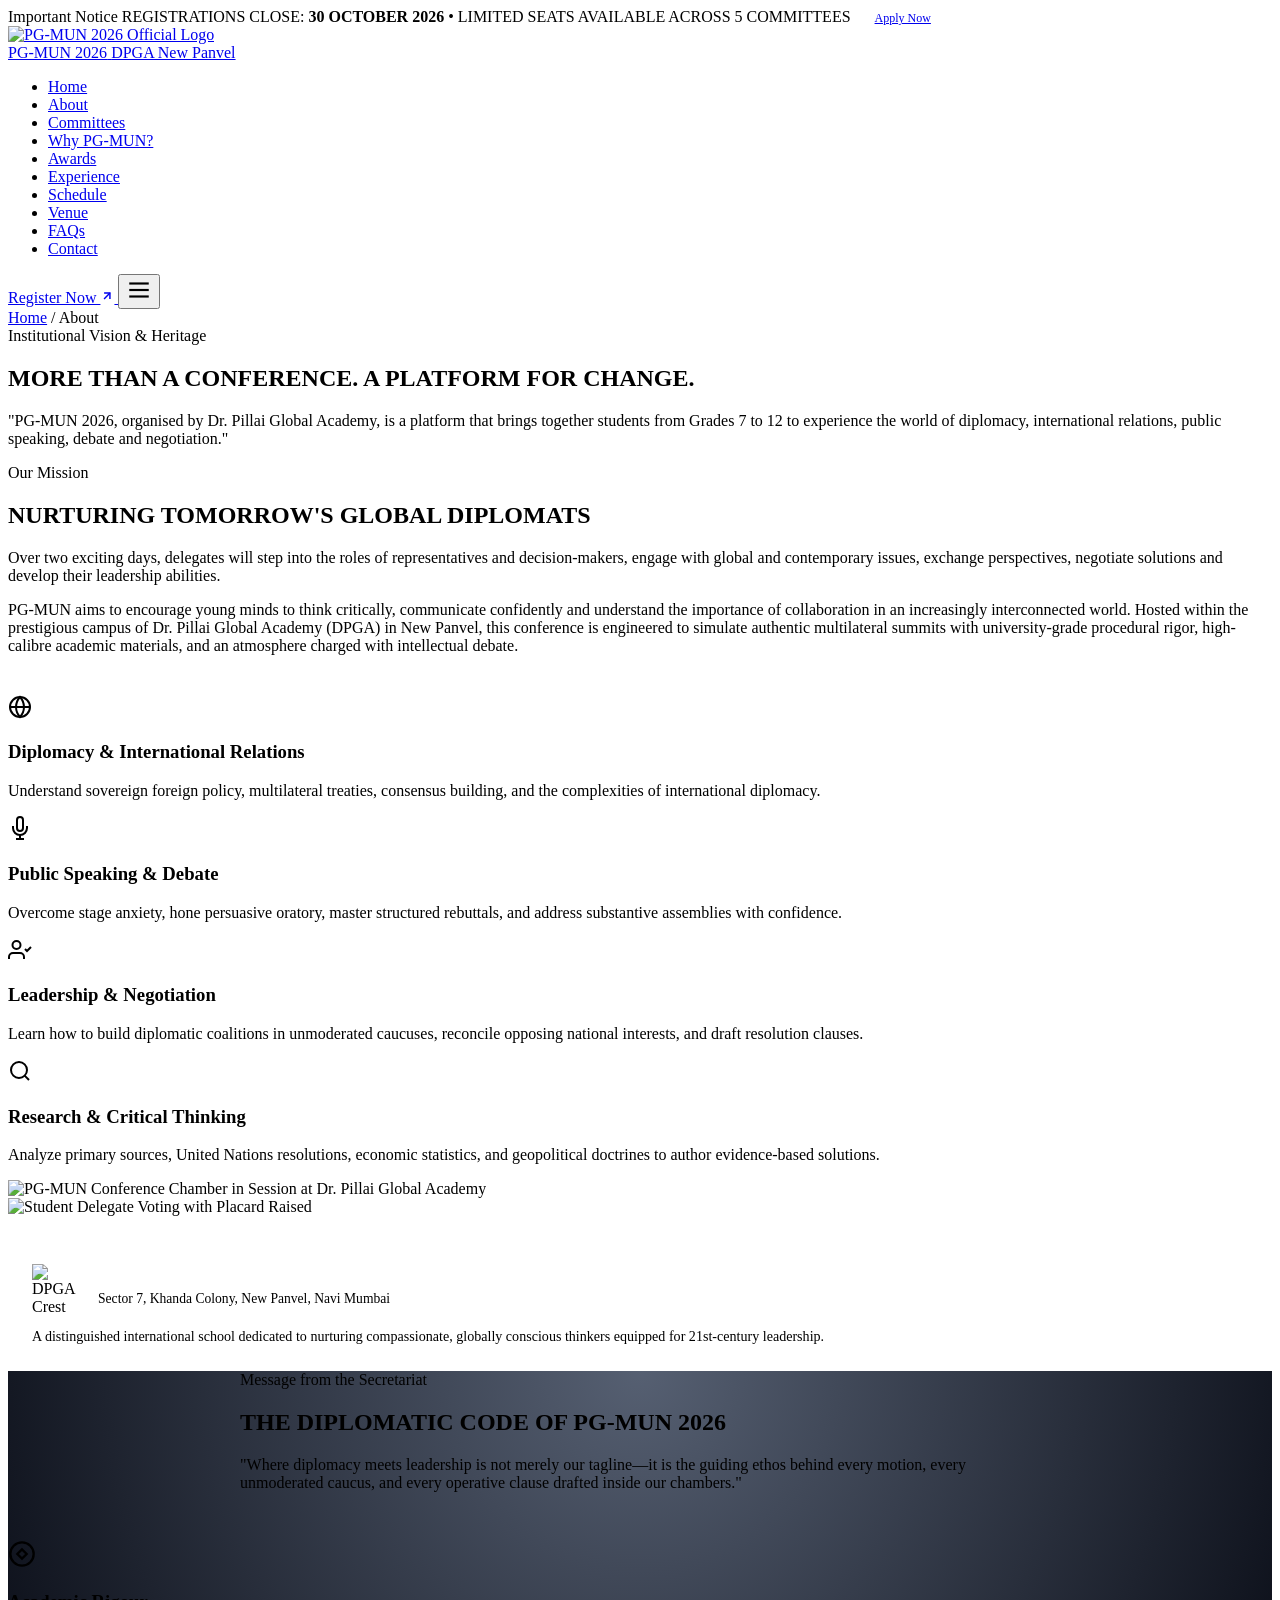
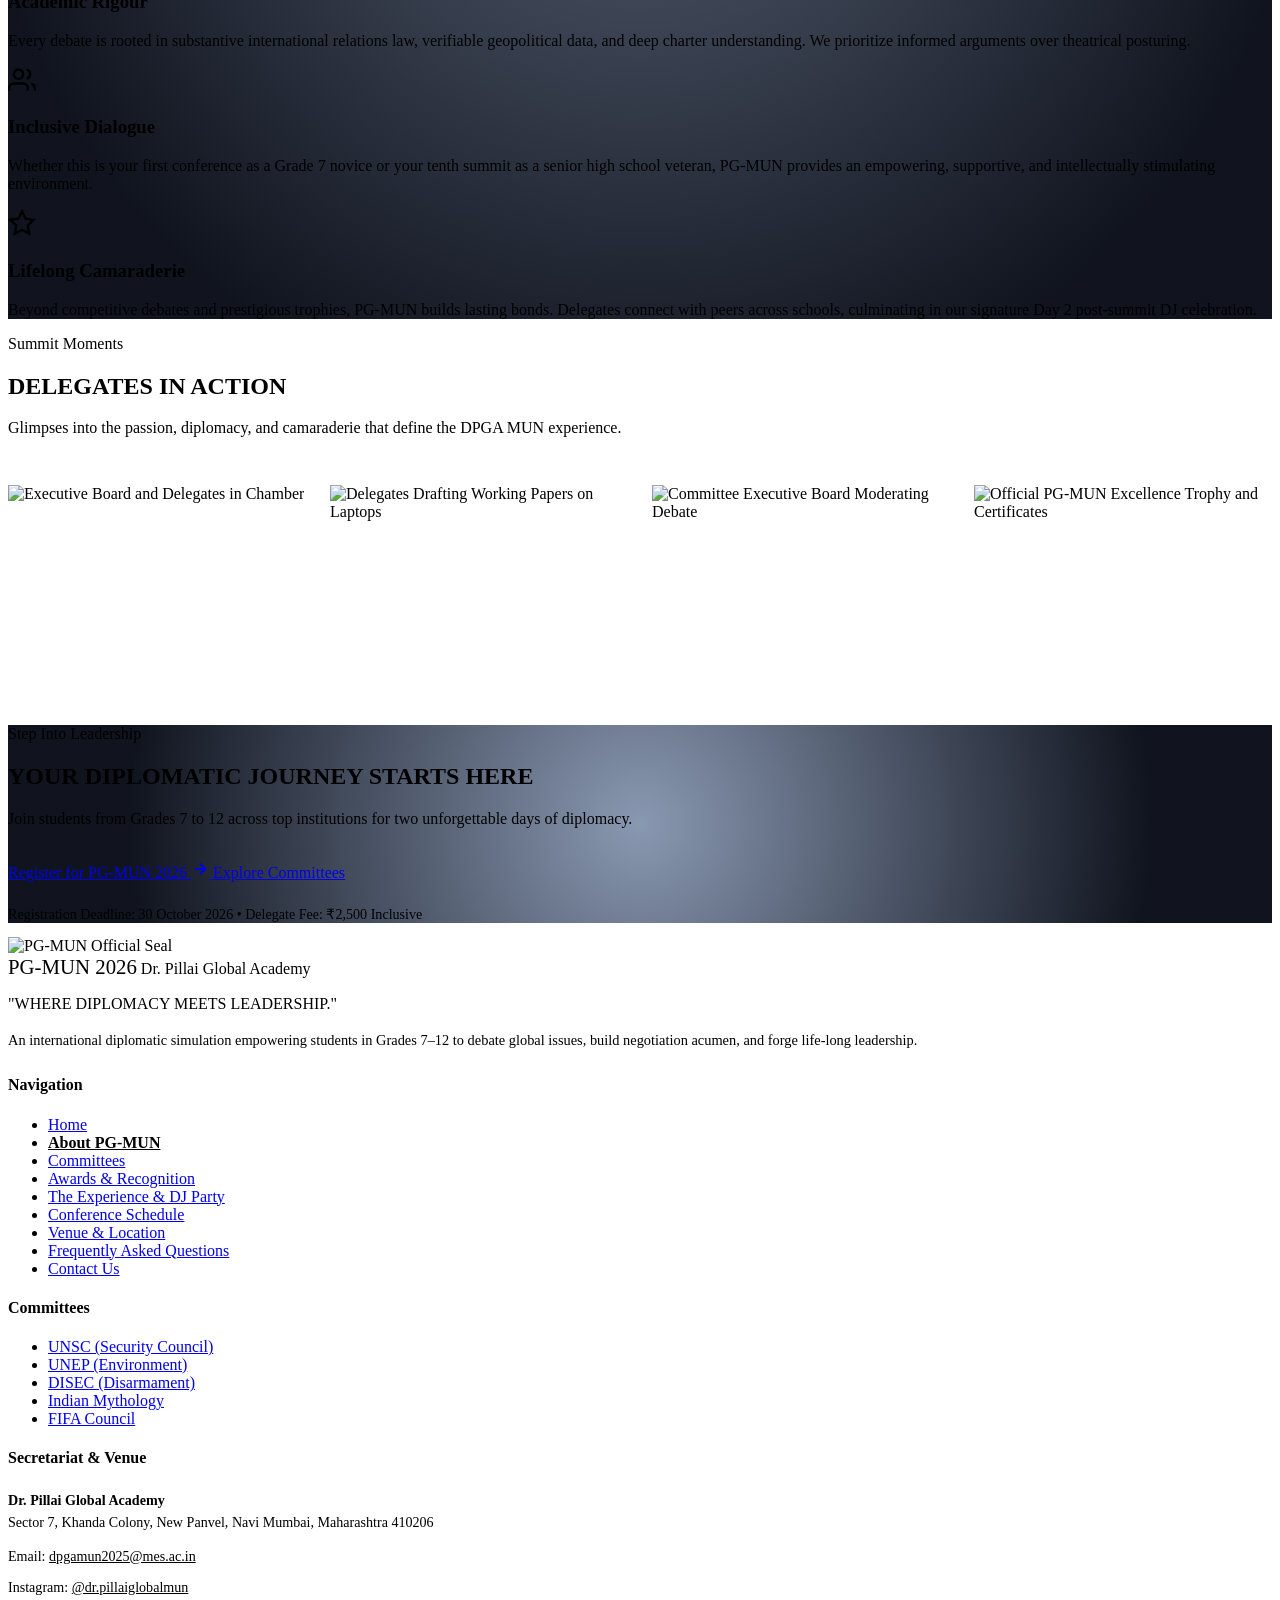
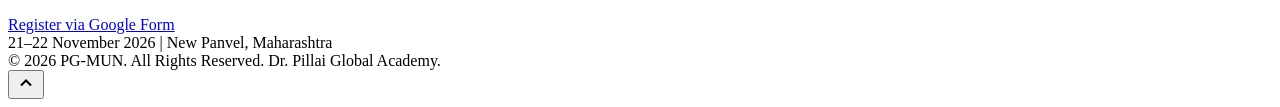
==== about.html @ b5b1248b "Add files via upload" ====
<!DOCTYPE html>
<html lang="en">
<head>
  <meta charset="UTF-8">
  <meta name="viewport" content="width=device-width, initial-scale=1.0">
  <title>About PG-MUN 2026 | Dr. Pillai Global Academy, New Panvel</title>
  <meta name="description" content="Discover the mission, leadership pillars, and educational heritage behind PG-MUN 2026, organised by Dr. Pillai Global Academy (DPGA), New Panvel, Maharashtra. Where Diplomacy Meets Leadership.">
  <meta name="keywords" content="About PG-MUN, Dr. Pillai Global Academy, DPGA New Panvel, Model United Nations, Youth Diplomacy, Student Leadership">
  <link rel="icon" type="image/png" href="assets/images/pgmun_logo.png">
  <link rel="stylesheet" href="assets/css/style.css">
</head>
<body>

  <!-- Top Announcement Bar -->
  <div class="top-announcement-bar">
    <span class="badge-alert">Important Notice</span>
    <span>REGISTRATIONS CLOSE: <strong>30 OCTOBER 2026</strong> • LIMITED SEATS AVAILABLE ACROSS 5 COMMITTEES</span>
    <a href="https://docs.google.com/forms/d/e/1FAIpQLSeMNv4Wtp6TJ-hSDyX7u2MZJtW9Ut5UFmDq5buCmw1AXc2uBw/viewform" target="_blank" rel="noopener noreferrer" class="btn btn-sm btn-gold" style="margin-left: 0.5rem; padding: 0.25rem 0.75rem; font-size: 0.75rem;">Apply Now</a>
  </div>

  <!-- Sticky Navigation Bar -->
  <header class="navbar" id="mainNavbar">
    <div class="container-wide nav-container">
      <a href="index.html" class="nav-brand" aria-label="PG-MUN 2026 Home">
        <img src="assets/images/pgmun_logo.png" alt="PG-MUN 2026 Official Logo" class="nav-logo">
        <div class="nav-brand-text">
          <span class="brand-title">PG-MUN 2026</span>
          <span class="brand-subtitle">DPGA New Panvel</span>
        </div>
      </a>

      <nav>
        <ul class="nav-menu" id="navMenu">
          <li><a href="index.html" class="nav-link">Home</a></li>
          <li><a href="about.html" class="nav-link active">About</a></li>
          <li><a href="committees.html" class="nav-link">Committees</a></li>
          <li><a href="index.html#why-pgmun" class="nav-link">Why PG-MUN?</a></li>
          <li><a href="awards.html" class="nav-link">Awards</a></li>
          <li><a href="experience.html" class="nav-link">Experience</a></li>
          <li><a href="schedule.html" class="nav-link">Schedule</a></li>
          <li><a href="venue.html" class="nav-link">Venue</a></li>
          <li><a href="faqs.html" class="nav-link">FAQs</a></li>
          <li><a href="contact.html" class="nav-link">Contact</a></li>
        </ul>
      </nav>

      <div class="nav-cta">
        <a href="https://docs.google.com/forms/d/e/1FAIpQLSeMNv4Wtp6TJ-hSDyX7u2MZJtW9Ut5UFmDq5buCmw1AXc2uBw/viewform" target="_blank" rel="noopener noreferrer" class="btn btn-primary btn-sm">
          Register Now
          <svg width="14" height="14" viewBox="0 0 24 24" fill="none" stroke="currentColor" stroke-width="2.5"><line x1="7" y1="17" x2="17" y2="7"></line><polyline points="7 7 17 7 17 17"></polyline></svg>
        </a>
        <button class="nav-toggle" id="navToggle" aria-label="Toggle Navigation Menu">
          <svg width="26" height="26" viewBox="0 0 24 24" fill="none" stroke="currentColor" stroke-width="2"><line x1="3" y1="12" x2="21" y2="12"></line><line x1="3" y1="6" x2="21" y2="6"></line><line x1="3" y1="18" x2="21" y2="18"></line></svg>
        </button>
      </div>
    </div>
  </header>

  <!-- Inner Hero Header -->
  <section class="inner-hero">
    <div class="container">
      <div class="breadcrumb-nav">
        <a href="index.html">Home</a>
        <span class="separator">/</span>
        <span class="current">About</span>
      </div>

      <div class="inner-hero-content">
        <div class="section-tag">Institutional Vision &amp; Heritage</div>
        <h1 class="inner-hero-title">MORE THAN A CONFERENCE. A PLATFORM FOR CHANGE.</h1>
        <p class="inner-hero-subtitle">
          "PG-MUN 2026, organised by Dr. Pillai Global Academy, is a platform that brings together students from Grades 7 to 12 to experience the world of diplomacy, international relations, public speaking, debate and negotiation."
        </p>
      </div>
    </div>
  </section>

  <!-- About Core Section -->
  <section class="section-padding">
    <div class="container">
      <div class="about-grid">
        
        <!-- Left: Text Narrative -->
        <div>
          <div class="section-tag">Our Mission</div>
          <h2 class="section-title">NURTURING TOMORROW'S GLOBAL DIPLOMATS</h2>
          
          <p class="about-lead">
            Over two exciting days, delegates will step into the roles of representatives and decision-makers, engage with global and contemporary issues, exchange perspectives, negotiate solutions and develop their leadership abilities.
          </p>

          <p class="about-body">
            PG-MUN aims to encourage young minds to think critically, communicate confidently and understand the importance of collaboration in an increasingly interconnected world. Hosted within the prestigious campus of Dr. Pillai Global Academy (DPGA) in New Panvel, this conference is engineered to simulate authentic multilateral summits with university-grade procedural rigor, high-calibre academic materials, and an atmosphere charged with intellectual debate.
          </p>

          <!-- 4 Pillars Feature Cards Grid -->
          <div class="about-features-grid" style="margin-top: 2.5rem;">
            
            <!-- Pillar 1 -->
            <div class="feature-card">
              <div class="feature-icon-wrapper">
                <svg width="24" height="24" viewBox="0 0 24 24" fill="none" stroke="currentColor" stroke-width="2"><circle cx="12" cy="12" r="10"></circle><line x1="2" y1="12" x2="22" y2="12"></line><path d="M12 2a15.3 15.3 0 0 1 4 10 15.3 15.3 0 0 1-4 10 15.3 15.3 0 0 1-4-10 15.3 15.3 0 0 1 4-10z"></path></svg>
              </div>
              <h3 class="feature-title">Diplomacy &amp; International Relations</h3>
              <p class="feature-desc">Understand sovereign foreign policy, multilateral treaties, consensus building, and the complexities of international diplomacy.</p>
            </div>

            <!-- Pillar 2 -->
            <div class="feature-card">
              <div class="feature-icon-wrapper">
                <svg width="24" height="24" viewBox="0 0 24 24" fill="none" stroke="currentColor" stroke-width="2"><path d="M12 1a3 3 0 0 0-3 3v8a3 3 0 0 0 6 0V4a3 3 0 0 0-3-3z"></path><path d="M19 10v2a7 7 0 0 1-14 0v-2"></path><line x1="12" y1="19" x2="12" y2="23"></line><line x1="8" y1="23" x2="16" y2="23"></line></svg>
              </div>
              <h3 class="feature-title">Public Speaking &amp; Debate</h3>
              <p class="feature-desc">Overcome stage anxiety, hone persuasive oratory, master structured rebuttals, and address substantive assemblies with confidence.</p>
            </div>

            <!-- Pillar 3 -->
            <div class="feature-card">
              <div class="feature-icon-wrapper">
                <svg width="24" height="24" viewBox="0 0 24 24" fill="none" stroke="currentColor" stroke-width="2"><path d="M16 21v-2a4 4 0 0 0-4-4H5a4 4 0 0 0-4 4v2"></path><circle cx="8.5" cy="7" r="4"></circle><polyline points="17 11 19 13 23 9"></polyline></svg>
              </div>
              <h3 class="feature-title">Leadership &amp; Negotiation</h3>
              <p class="feature-desc">Learn how to build diplomatic coalitions in unmoderated caucuses, reconcile opposing national interests, and draft resolution clauses.</p>
            </div>

            <!-- Pillar 4 -->
            <div class="feature-card">
              <div class="feature-icon-wrapper">
                <svg width="24" height="24" viewBox="0 0 24 24" fill="none" stroke="currentColor" stroke-width="2"><circle cx="11" cy="11" r="8"></circle><line x1="21" y1="21" x2="16.65" y2="16.65"></line></svg>
              </div>
              <h3 class="feature-title">Research &amp; Critical Thinking</h3>
              <p class="feature-desc">Analyze primary sources, United Nations resolutions, economic statistics, and geopolitical doctrines to author evidence-based solutions.</p>
            </div>

          </div>
        </div>

        <!-- Right: Real Conference Visuals Showcase -->
        <div class="about-visual-col">
          <div class="about-img-main">
            <img src="assets/images/conference_chamber.jpg" alt="PG-MUN Conference Chamber in Session at Dr. Pillai Global Academy">
          </div>
          <div class="about-img-overlap">
            <img src="assets/images/delegate_placard_raise.jpg" alt="Student Delegate Voting with Placard Raised">
          </div>
          <div style="background: var(--bg-card); border: 1px solid var(--border-glass); border-radius: var(--radius-md); padding: 1.5rem; margin-top: 1.5rem;">
            <div style="display: flex; align-items: center; gap: 1rem;">
              <img src="assets/images/dpga_logo.png" alt="DPGA Crest" style="width: 50px; height: 50px; object-fit: contain;">
              <div>
                <strong style="color: #ffffff; font-size: 1rem; display: block;">Dr. Pillai Global Academy (DPGA)</strong>
                <span style="font-size: 0.85rem; color: var(--silver-muted);">Sector 7, Khanda Colony, New Panvel, Navi Mumbai</span>
              </div>
            </div>
            <p style="font-size: 0.88rem; color: var(--silver-primary); margin: 0.75rem 0 0; line-height: 1.5;">
              A distinguished international school dedicated to nurturing compassionate, globally conscious thinkers equipped for 21st-century leadership.
            </p>
          </div>
        </div>

      </div>
    </div>
  </section>

  <!-- Secretariat Welcome Address & Conference Culture -->
  <section class="section-padding" style="background: radial-gradient(circle at 50% 0%, rgba(14, 28, 54, 0.7) 0%, rgba(3, 7, 18, 0.95) 80%); border-top: 1px solid var(--border-glass); border-bottom: 1px solid var(--border-glass);">
    <div class="container">
      <div class="text-center" style="max-width: 800px; margin: 0 auto 3rem;">
        <div class="section-tag gold">Message from the Secretariat</div>
        <h2 class="section-title">THE DIPLOMATIC CODE OF PG-MUN 2026</h2>
        <p class="section-subtitle">
          "Where diplomacy meets leadership is not merely our tagline—it is the guiding ethos behind every motion, every unmoderated caucus, and every operative clause drafted inside our chambers."
        </p>
      </div>

      <div class="why-grid">
        <div class="why-card">
          <div class="why-icon-box">
            <svg width="28" height="28" viewBox="0 0 24 24" fill="none" stroke="currentColor" stroke-width="2"><circle cx="12" cy="12" r="10"></circle><polygon points="12 8 8 12 12 16 16 12 12 8"></polygon></svg>
          </div>
          <h3>Academic Rigour</h3>
          <p>Every debate is rooted in substantive international relations law, verifiable geopolitical data, and deep charter understanding. We prioritize informed arguments over theatrical posturing.</p>
        </div>

        <div class="why-card">
          <div class="why-icon-box">
            <svg width="28" height="28" viewBox="0 0 24 24" fill="none" stroke="currentColor" stroke-width="2"><path d="M17 21v-2a4 4 0 0 0-4-4H5a4 4 0 0 0-4 4v2"></path><circle cx="9" cy="7" r="4"></circle><path d="M23 21v-2a4 4 0 0 0-3-3.87"></path><path d="M16 3.13a4 4 0 0 1 0 7.75"></path></svg>
          </div>
          <h3>Inclusive Dialogue</h3>
          <p>Whether this is your first conference as a Grade 7 novice or your tenth summit as a senior high school veteran, PG-MUN provides an empowering, supportive, and intellectually stimulating environment.</p>
        </div>

        <div class="why-card">
          <div class="why-icon-box">
            <svg width="28" height="28" viewBox="0 0 24 24" fill="none" stroke="currentColor" stroke-width="2"><polygon points="12 2 15.09 8.26 22 9.27 17 14.14 18.18 21.02 12 17.77 5.82 21.02 7 14.14 2 9.27 8.91 8.26 12 2"></polygon></svg>
          </div>
          <h3>Lifelong Camaraderie</h3>
          <p>Beyond competitive debates and prestigious trophies, PG-MUN builds lasting bonds. Delegates connect with peers across schools, culminating in our signature Day 2 post-summit DJ celebration.</p>
        </div>
      </div>
    </div>
  </section>

  <!-- Photo Gallery from DPGA MUN Sessions -->
  <section class="section-padding">
    <div class="container">
      <div class="text-center">
        <div class="section-tag">Summit Moments</div>
        <h2 class="section-title">DELEGATES IN ACTION</h2>
        <p class="section-subtitle">
          Glimpses into the passion, diplomacy, and camaraderie that define the DPGA MUN experience.
        </p>
      </div>

      <div style="display: grid; grid-template-columns: repeat(auto-fit, minmax(280px, 1fr)); gap: 1.5rem; margin-top: 3rem;">
        <div style="border-radius: var(--radius-md); overflow: hidden; height: 240px; border: 1px solid var(--border-glass);">
          <img src="assets/images/chairs_and_delegates.jpg" alt="Executive Board and Delegates in Chamber" style="width: 100%; height: 100%; object-fit: cover; transition: transform 0.4s ease;" onmouseover="this.style.transform='scale(1.05)'" onmouseout="this.style.transform='scale(1)'">
        </div>
        <div style="border-radius: var(--radius-md); overflow: hidden; height: 240px; border: 1px solid var(--border-glass);">
          <img src="assets/images/delegate_laptop_session.jpg" alt="Delegates Drafting Working Papers on Laptops" style="width: 100%; height: 100%; object-fit: cover; transition: transform 0.4s ease;" onmouseover="this.style.transform='scale(1.05)'" onmouseout="this.style.transform='scale(1)'">
        </div>
        <div style="border-radius: var(--radius-md); overflow: hidden; height: 240px; border: 1px solid var(--border-glass);">
          <img src="assets/images/executive_board.jpg" alt="Committee Executive Board Moderating Debate" style="width: 100%; height: 100%; object-fit: cover; transition: transform 0.4s ease;" onmouseover="this.style.transform='scale(1.05)'" onmouseout="this.style.transform='scale(1)'">
        </div>
        <div style="border-radius: var(--radius-md); overflow: hidden; height: 240px; border: 1px solid var(--border-glass);">
          <img src="assets/images/awards_trophy_cert.jpg" alt="Official PG-MUN Excellence Trophy and Certificates" style="width: 100%; height: 100%; object-fit: cover; transition: transform 0.4s ease;" onmouseover="this.style.transform='scale(1.05)'" onmouseout="this.style.transform='scale(1)'">
        </div>
      </div>
    </div>
  </section>

  <!-- Registration CTA Banner -->
  <section class="section-padding" style="background: radial-gradient(circle at 50% 50%, rgba(20, 50, 100, 0.5) 0%, rgba(3, 7, 18, 0.95) 80%); border-top: 1px solid var(--border-glass);">
    <div class="container text-center">
      <div class="section-tag gold">Step Into Leadership</div>
      <h2 class="section-title">YOUR DIPLOMATIC JOURNEY STARTS HERE</h2>
      <p class="section-subtitle" style="margin-bottom: 2rem;">
        Join students from Grades 7 to 12 across top institutions for two unforgettable days of diplomacy.
      </p>
      <div class="hero-cta-group" style="justify-content: center;">
        <a href="https://docs.google.com/forms/d/e/1FAIpQLSeMNv4Wtp6TJ-hSDyX7u2MZJtW9Ut5UFmDq5buCmw1AXc2uBw/viewform" target="_blank" rel="noopener noreferrer" class="btn btn-primary btn-lg">
          Register for PG-MUN 2026
          <svg width="18" height="18" viewBox="0 0 24 24" fill="none" stroke="currentColor" stroke-width="2.5"><line x1="5" y1="12" x2="19" y2="12"></line><polyline points="12 5 19 12 12 19"></polyline></svg>
        </a>
        <a href="committees.html" class="btn btn-outline btn-lg">Explore Committees</a>
      </div>
      <p style="margin-top: 1.5rem; font-size: 0.88rem; color: var(--gold-light);">
        Registration Deadline: 30 October 2026 • Delegate Fee: ₹2,500 Inclusive
      </p>
    </div>
  </section>

  <!-- 16. Footer -->
  <footer class="footer">
    <div class="container footer-top">
      <div>
        <div class="footer-brand">
          <img src="assets/images/pgmun_logo.png" alt="PG-MUN Official Seal">
          <div class="brand-text">
            <span class="brand-title" style="font-size: 1.3rem;">PG-MUN 2026</span>
            <span class="brand-subtitle">Dr. Pillai Global Academy</span>
          </div>
        </div>
        <p class="footer-tagline">"WHERE DIPLOMACY MEETS LEADERSHIP."</p>
        <p style="font-size: 0.9rem; color: var(--silver-muted); margin-bottom: 1.5rem; line-height: 1.6;">
          An international diplomatic simulation empowering students in Grades 7–12 to debate global issues, build negotiation acumen, and forge life-long leadership.
        </p>
      </div>

      <div class="footer-col">
        <h4 class="footer-title">Navigation</h4>
        <ul class="footer-links">
          <li><a href="index.html">Home</a></li>
          <li><a href="about.html" style="color: var(--cyan-bright); font-weight: 600;">About PG-MUN</a></li>
          <li><a href="committees.html">Committees</a></li>
          <li><a href="awards.html">Awards &amp; Recognition</a></li>
          <li><a href="experience.html">The Experience &amp; DJ Party</a></li>
          <li><a href="schedule.html">Conference Schedule</a></li>
          <li><a href="venue.html">Venue &amp; Location</a></li>
          <li><a href="faqs.html">Frequently Asked Questions</a></li>
          <li><a href="contact.html">Contact Us</a></li>
        </ul>
      </div>

      <div class="footer-col">
        <h4 class="footer-title">Committees</h4>
        <ul class="footer-links">
          <li><a href="committee-unsc.html">UNSC (Security Council)</a></li>
          <li><a href="committee-unep.html">UNEP (Environment)</a></li>
          <li><a href="committee-disec.html">DISEC (Disarmament)</a></li>
          <li><a href="committee-mythology.html">Indian Mythology</a></li>
          <li><a href="committee-fifa.html">FIFA Council</a></li>
        </ul>
      </div>

      <div class="footer-col">
        <h4 class="footer-title">Secretariat &amp; Venue</h4>
        <p style="font-size: 0.88rem; color: var(--silver-muted); margin-bottom: 0.75rem; line-height: 1.6;">
          <strong>Dr. Pillai Global Academy</strong><br>
          Sector 7, Khanda Colony, New Panvel, Navi Mumbai, Maharashtra 410206
        </p>
        <p style="font-size: 0.88rem; color: var(--silver-muted); margin-bottom: 0.75rem;">
          Email: <a href="mailto:dpgamun2025@mes.ac.in" style="color: var(--cyan-bright);">dpgamun2025@mes.ac.in</a>
        </p>
        <p style="font-size: 0.88rem; color: var(--silver-muted); margin-bottom: 1.25rem;">
          Instagram: <a href="https://www.instagram.com/dr.pillaiglobalmun/" target="_blank" rel="noopener noreferrer" style="color: var(--cyan-bright);">@dr.pillaiglobalmun</a>
        </p>
        <a href="https://docs.google.com/forms/d/e/1FAIpQLSeMNv4Wtp6TJ-hSDyX7u2MZJtW9Ut5UFmDq5buCmw1AXc2uBw/viewform" target="_blank" rel="noopener noreferrer" class="btn btn-primary btn-sm" style="width: 100%;">
          Register via Google Form
        </a>
      </div>
    </div>

    <div class="container footer-bottom">
      <div>
        <span>21–22 November 2026 | New Panvel, Maharashtra</span>
      </div>
      <div>
        <span>&copy; 2026 PG-MUN. All Rights Reserved. Dr. Pillai Global Academy.</span>
      </div>
    </div>
  </footer>

  <!-- Floating Back to Top Button -->
  <button class="back-to-top" id="backToTop" aria-label="Back to Top">
    <svg width="20" height="20" viewBox="0 0 24 24" fill="none" stroke="currentColor" stroke-width="2.5"><polyline points="18 15 12 9 6 15"></polyline></svg>
  </button>

  <script src="assets/js/main.js"></script>
</body>
</html>
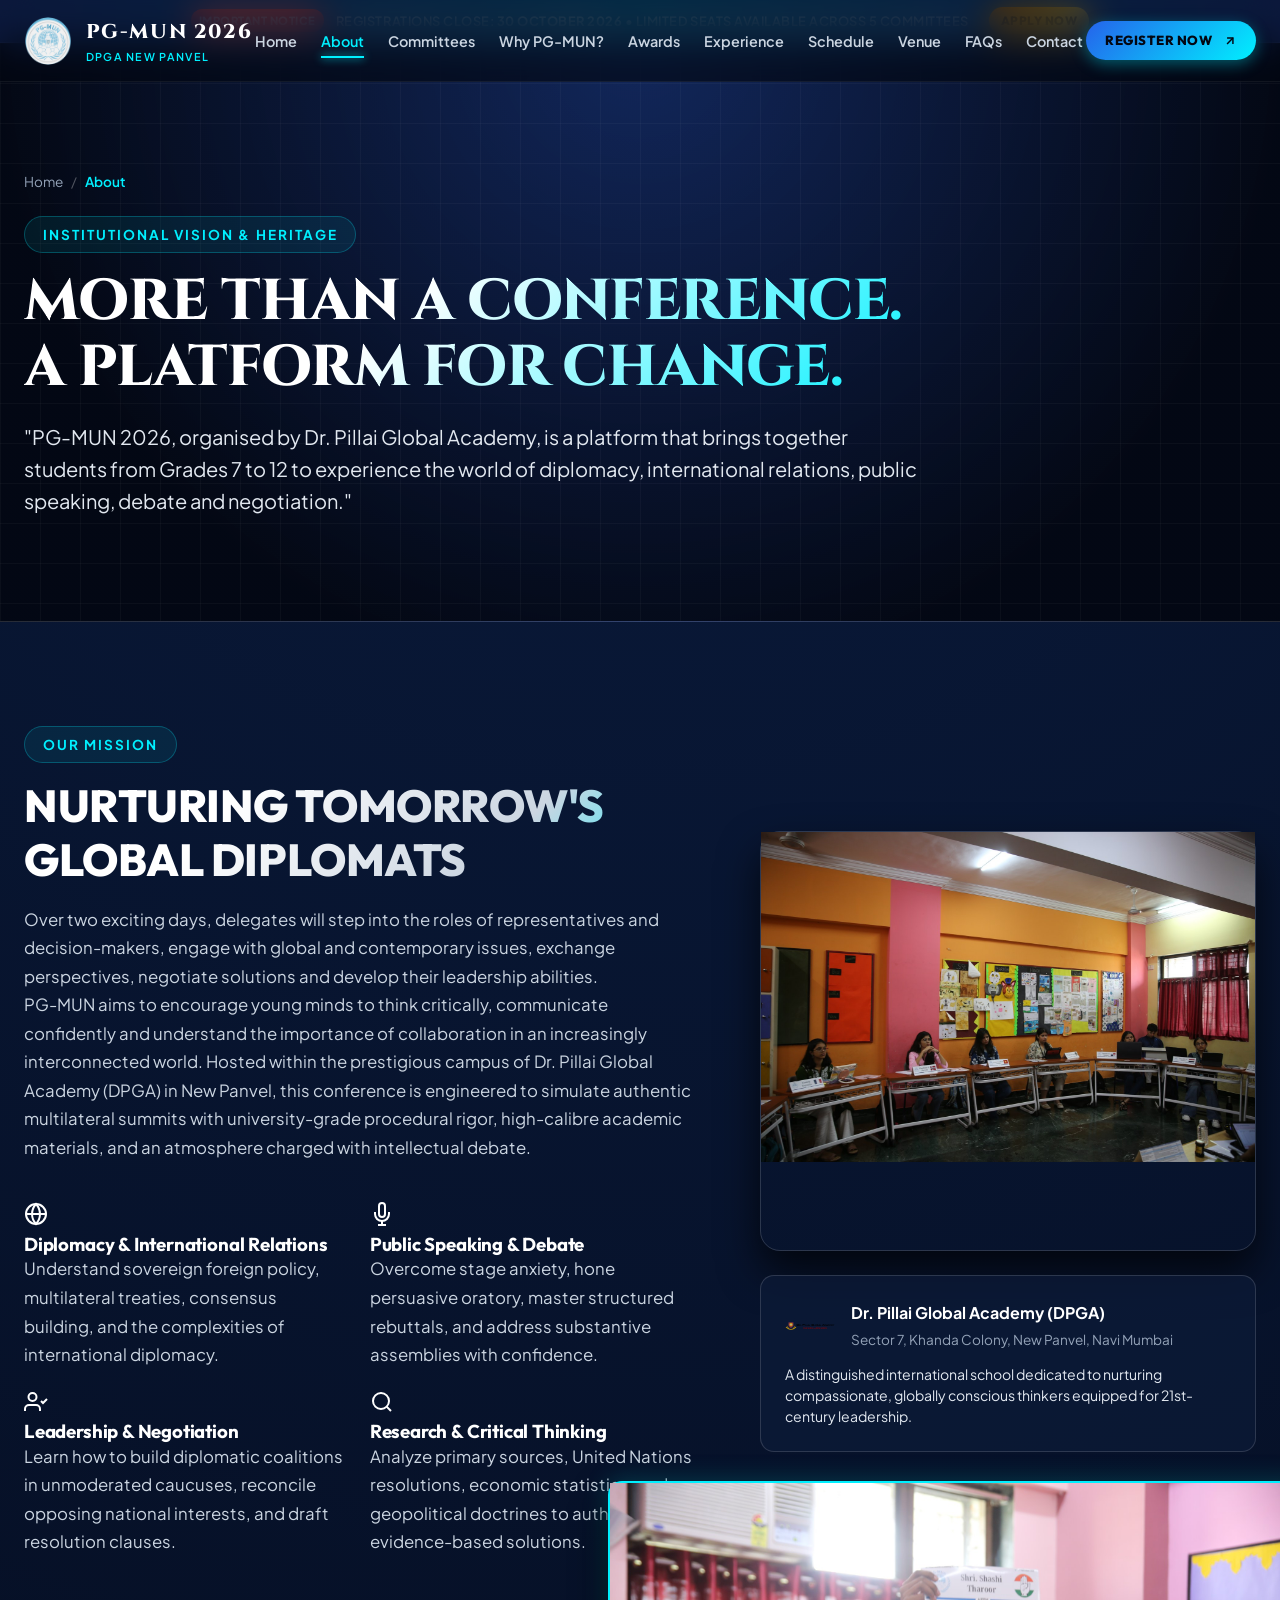
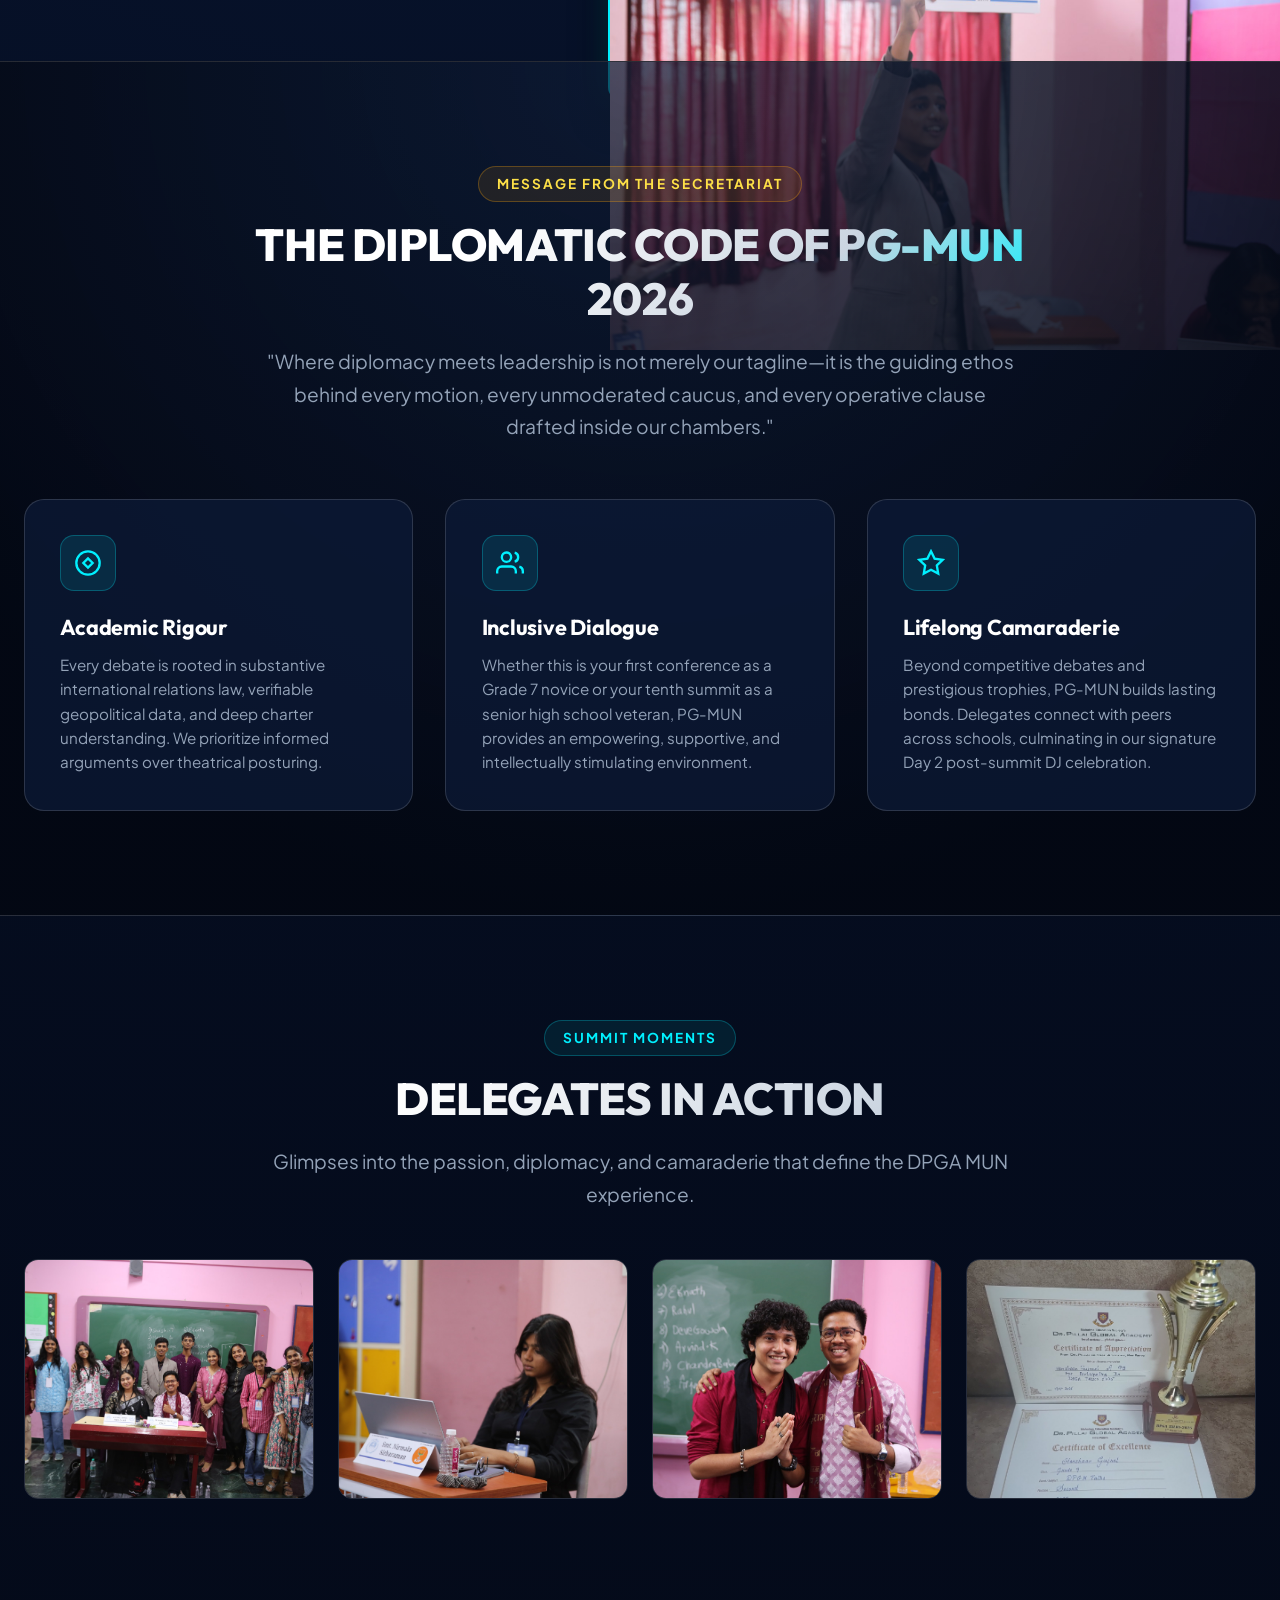
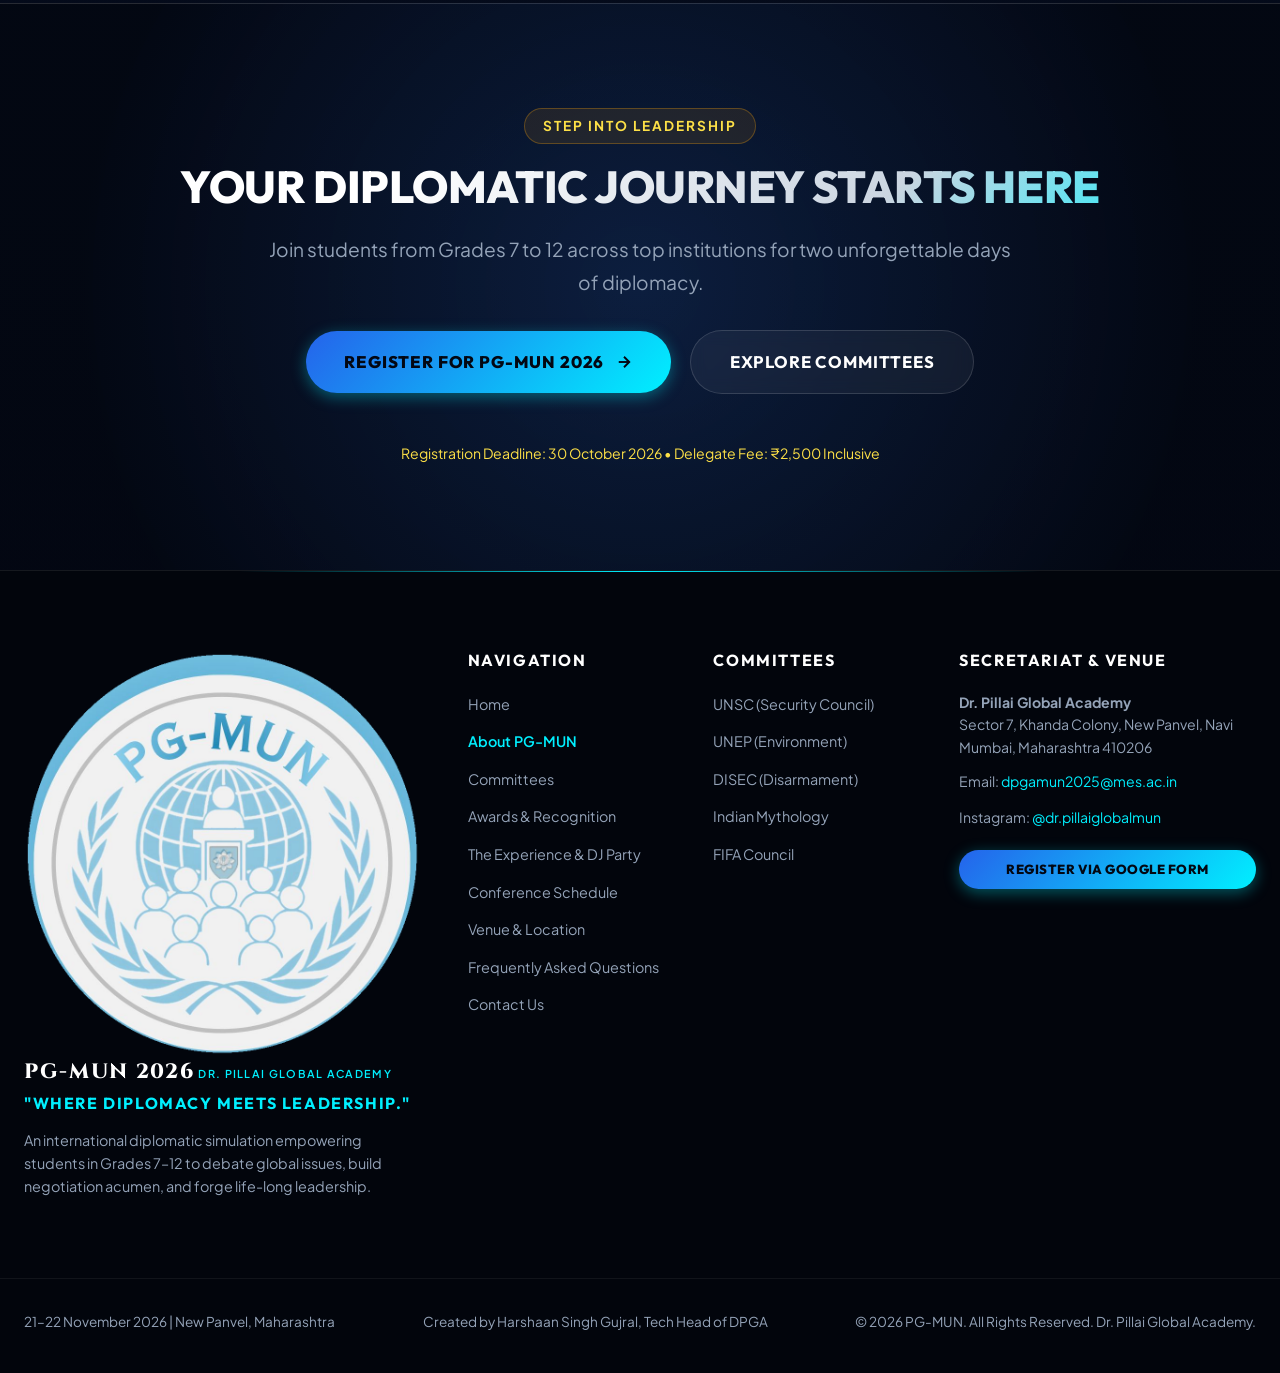
==== commit c402676a: "Add files via upload" ====
--- a/about.html
+++ b/about.html
@@ -314,6 +314,9 @@
       <div>
         <span>21–22 November 2026 | New Panvel, Maharashtra</span>
       </div>
+      <div class="footer-credit">
+        Created by <span class="credit-name">Harshaan Singh Gujral</span>, Tech Head of DPGA
+      </div>
       <div>
         <span>&copy; 2026 PG-MUN. All Rights Reserved. Dr. Pillai Global Academy.</span>
       </div>
--- a/assets/css/style.css
+++ b/assets/css/style.css
@@ -0,0 +1,2471 @@
+/* ==========================================================================
+   PG-MUN 2026 - Official International Diplomatic Conference Design System
+   Organised by Dr. Pillai Global Academy (DPGA), New Panvel
+   ========================================================================== */
+
+@import url('https://fonts.googleapis.com/css2?family=Cinzel:wght@500;600;700;800;900&family=Outfit:wght@300;400;500;600;700;800&family=Plus+Jakarta+Sans:ital,wght@0,300;0,400;0,500;0,600;0,700;0,800;1,400&display=swap');
+
+:root {
+  /* Diplomatic Color Palette */
+  --bg-darkest: #030712;
+  --bg-primary: #060e20;
+  --bg-secondary: #0a1733;
+  --bg-card: rgba(13, 27, 56, 0.72);
+  --bg-card-hover: rgba(18, 36, 73, 0.85);
+  --bg-card-elevated: #112349;
+  
+  /* Primary Diplomatic Accents */
+  --navy-deep: #050d1e;
+  --royal-blue: #1d4ed8;
+  --royal-blue-light: #2563eb;
+  --electric-blue: #3b82f6;
+  --cyan-bright: #00f0ff;
+  --cyan-glow: rgba(0, 240, 255, 0.35);
+  --cyan-subtle: #38bdf8;
+  
+  /* Metallic Accents */
+  --gold-primary: #f59e0b;
+  --gold-light: #fde047;
+  --gold-glow: rgba(245, 158, 11, 0.35);
+  --silver-primary: #e2e8f0;
+  --silver-muted: #94a3b8;
+  
+  /* Committee Accent Codes */
+  --accent-unsc: #00f0ff;
+  --accent-unep: #10b981;
+  --accent-disec: #3b82f6;
+  --accent-mythology: #f59e0b;
+  --accent-fifa: #ec4899;
+
+  /* Typography */
+  --font-display: 'Cinzel', Georgia, serif;
+  --font-heading: 'Outfit', -apple-system, BlinkMacSystemFont, sans-serif;
+  --font-body: 'Plus Jakarta Sans', -apple-system, BlinkMacSystemFont, sans-serif;
+  
+  /* Text Colors */
+  --text-primary: #ffffff;
+  --text-secondary: #cbd5e1;
+  --text-muted: #94a3b8;
+  --text-dark: #0f172a;
+  
+  /* Borders and Shadows */
+  --border-subtle: rgba(255, 255, 255, 0.08);
+  --border-glass: rgba(255, 255, 255, 0.14);
+  --border-cyan: rgba(0, 240, 255, 0.35);
+  --border-gold: rgba(245, 158, 11, 0.4);
+  
+  --shadow-subtle: 0 4px 20px rgba(0, 0, 0, 0.4);
+  --shadow-card: 0 10px 30px -10px rgba(0, 0, 0, 0.6);
+  --shadow-glow-cyan: 0 0 25px rgba(0, 240, 255, 0.25);
+  --shadow-glow-gold: 0 0 25px rgba(245, 158, 11, 0.25);
+  --shadow-glow-blue: 0 0 35px rgba(37, 99, 235, 0.3);
+  
+  /* Radii & Transitions */
+  --radius-sm: 8px;
+  --radius-md: 14px;
+  --radius-lg: 20px;
+  --radius-full: 9999px;
+  
+  --transition-fast: 0.2s cubic-bezier(0.4, 0, 0.2, 1);
+  --transition-normal: 0.3s cubic-bezier(0.4, 0, 0.2, 1);
+  --transition-slow: 0.5s cubic-bezier(0.16, 1, 0.3, 1);
+}
+
+/* CSS Reset & Global Styles */
+*, *::before, *::after {
+  box-sizing: border-box;
+  margin: 0;
+  padding: 0;
+}
+
+html {
+  scroll-behavior: smooth;
+  font-size: 16px;
+  background-color: var(--bg-darkest);
+  color: var(--text-primary);
+  font-family: var(--font-body);
+  line-height: 1.6;
+  -webkit-font-smoothing: antialiased;
+}
+
+body {
+  overflow-x: hidden;
+  background: radial-gradient(circle at 50% 0%, #0a1b3d 0%, #050d20 50%, #030712 100%);
+  min-height: 100vh;
+  position: relative;
+}
+
+/* Custom Scrollbar */
+::-webkit-scrollbar {
+  width: 10px;
+}
+::-webkit-scrollbar-track {
+  background: var(--bg-darkest);
+}
+::-webkit-scrollbar-thumb {
+  background: #1e3a6d;
+  border-radius: var(--radius-full);
+}
+::-webkit-scrollbar-thumb:hover {
+  background: var(--cyan-subtle);
+}
+
+/* Typography Utility */
+h1, h2, h3, h4, h5, h6 {
+  color: var(--text-primary);
+  font-family: var(--font-heading);
+  font-weight: 700;
+  line-height: 1.2;
+  letter-spacing: -0.01em;
+}
+
+.font-display {
+  font-family: var(--font-display);
+  letter-spacing: 0.05em;
+}
+
+p {
+  color: var(--text-secondary);
+  font-size: 1.05rem;
+  line-height: 1.7;
+}
+
+a {
+  color: inherit;
+  text-decoration: none;
+  transition: color var(--transition-fast);
+}
+
+img {
+  max-width: 100%;
+  height: auto;
+  display: block;
+}
+
+.container {
+  width: 100%;
+  max-width: 1280px;
+  margin: 0 auto;
+  padding: 0 1.5rem;
+}
+
+.container-wide {
+  width: 100%;
+  max-width: 1440px;
+  margin: 0 auto;
+  padding: 0 1.5rem;
+}
+
+/* Section Header Styling */
+.section-tag {
+  display: inline-flex;
+  align-items: center;
+  gap: 0.5rem;
+  font-size: 0.85rem;
+  font-weight: 700;
+  text-transform: uppercase;
+  letter-spacing: 0.15em;
+  color: var(--cyan-bright);
+  background: rgba(0, 240, 255, 0.08);
+  border: 1px solid rgba(0, 240, 255, 0.25);
+  padding: 0.4rem 1.1rem;
+  border-radius: var(--radius-full);
+  margin-bottom: 1rem;
+}
+
+.section-tag.gold {
+  color: var(--gold-light);
+  background: rgba(245, 158, 11, 0.1);
+  border-color: rgba(245, 158, 11, 0.3);
+}
+
+.section-title {
+  font-size: clamp(2rem, 3.5vw, 3.2rem);
+  font-weight: 800;
+  margin-bottom: 1.2rem;
+  background: linear-gradient(135deg, #ffffff 30%, #cbd5e1 70%, var(--cyan-bright) 100%);
+  -webkit-background-clip: text;
+  -webkit-text-fill-color: transparent;
+}
+
+.section-title.gold-title {
+  background: linear-gradient(135deg, #ffffff 20%, #fde047 60%, #f59e0b 100%);
+  -webkit-background-clip: text;
+  -webkit-text-fill-color: transparent;
+}
+
+.section-subtitle {
+  font-size: clamp(1.05rem, 1.5vw, 1.25rem);
+  color: var(--text-muted);
+  max-width: 760px;
+  line-height: 1.7;
+}
+
+.text-center {
+  text-align: center;
+}
+
+.text-center .section-subtitle {
+  margin-left: auto;
+  margin-right: auto;
+}
+
+/* Glassmorphic Components */
+.glass-panel {
+  background: var(--bg-card);
+  backdrop-filter: blur(16px);
+  -webkit-backdrop-filter: blur(16px);
+  border: 1px solid var(--border-glass);
+  border-radius: var(--radius-lg);
+  box-shadow: var(--shadow-card);
+  transition: all var(--transition-normal);
+}
+
+.glass-panel:hover {
+  background: var(--bg-card-hover);
+  border-color: rgba(0, 240, 255, 0.3);
+  transform: translateY(-4px);
+  box-shadow: 0 15px 35px -10px rgba(0, 0, 0, 0.7), var(--shadow-glow-cyan);
+}
+
+/* Button System */
+.btn {
+  display: inline-flex;
+  align-items: center;
+  justify-content: center;
+  gap: 0.65rem;
+  font-family: var(--font-heading);
+  font-weight: 700;
+  font-size: 0.95rem;
+  letter-spacing: 0.04em;
+  text-transform: uppercase;
+  padding: 0.85rem 1.8rem;
+  border-radius: var(--radius-full);
+  border: none;
+  cursor: pointer;
+  transition: all var(--transition-normal);
+  text-decoration: none;
+  white-space: nowrap;
+  position: relative;
+  overflow: hidden;
+}
+
+.btn-primary {
+  background: linear-gradient(135deg, var(--royal-blue-light) 0%, var(--cyan-bright) 100%);
+  color: #030712;
+  box-shadow: 0 4px 15px rgba(0, 240, 255, 0.35);
+  font-weight: 800;
+}
+
+.btn-primary:hover {
+  transform: translateY(-2px) scale(1.02);
+  box-shadow: 0 8px 25px rgba(0, 240, 255, 0.55);
+  filter: brightness(1.1);
+}
+
+.btn-gold {
+  background: linear-gradient(135deg, #d97706 0%, #fbbf24 60%, #fef08a 100%);
+  color: #1a0f00;
+  box-shadow: 0 4px 18px rgba(245, 158, 11, 0.4);
+  font-weight: 800;
+}
+
+.btn-gold:hover {
+  transform: translateY(-2px) scale(1.02);
+  box-shadow: 0 8px 30px rgba(245, 158, 11, 0.6);
+  filter: brightness(1.08);
+}
+
+.btn-outline {
+  background: rgba(255, 255, 255, 0.05);
+  color: var(--text-primary);
+  border: 1px solid var(--border-glass);
+  backdrop-filter: blur(8px);
+}
+
+.btn-outline:hover {
+  background: rgba(255, 255, 255, 0.12);
+  border-color: var(--cyan-bright);
+  color: var(--cyan-bright);
+  transform: translateY(-2px);
+}
+
+.btn-outline-gold {
+  background: rgba(245, 158, 11, 0.08);
+  color: var(--gold-light);
+  border: 1px solid rgba(245, 158, 11, 0.3);
+}
+
+.btn-outline-gold:hover {
+  background: rgba(245, 158, 11, 0.18);
+  border-color: var(--gold-light);
+  color: #ffffff;
+  transform: translateY(-2px);
+}
+
+.btn-lg {
+  padding: 1.1rem 2.4rem;
+  font-size: 1.05rem;
+  letter-spacing: 0.05em;
+}
+
+.btn-sm {
+  padding: 0.55rem 1.2rem;
+  font-size: 0.82rem;
+}
+
+/* Sticky Navigation Bar */
+.navbar {
+  position: fixed;
+  top: 0;
+  left: 0;
+  right: 0;
+  z-index: 1000;
+  transition: all var(--transition-normal);
+  padding: 1rem 0;
+  background: rgba(3, 7, 18, 0.65);
+  backdrop-filter: blur(18px);
+  -webkit-backdrop-filter: blur(18px);
+  border-bottom: 1px solid rgba(255, 255, 255, 0.06);
+}
+
+.navbar.scrolled {
+  padding: 0.65rem 0;
+  background: rgba(4, 10, 25, 0.92);
+  border-bottom: 1px solid rgba(0, 240, 255, 0.2);
+  box-shadow: 0 10px 30px rgba(0, 0, 0, 0.7);
+}
+
+.nav-container {
+  display: flex;
+  align-items: center;
+  justify-content: space-between;
+}
+
+.nav-brand {
+  display: flex;
+  align-items: center;
+  gap: 0.85rem;
+  text-decoration: none;
+}
+
+.nav-logo {
+  width: 48px;
+  height: 48px;
+  border-radius: var(--radius-full);
+  object-fit: contain;
+  transition: transform var(--transition-fast);
+}
+
+.nav-brand:hover .nav-logo {
+  transform: rotate(6deg) scale(1.05);
+}
+
+.nav-brand-text {
+  display: flex;
+  flex-direction: column;
+}
+
+.brand-title {
+  font-family: var(--font-display);
+  font-size: 1.25rem;
+  font-weight: 800;
+  letter-spacing: 0.08em;
+  color: #ffffff;
+}
+
+.brand-subtitle {
+  font-size: 0.68rem;
+  letter-spacing: 0.12em;
+  text-transform: uppercase;
+  color: var(--cyan-bright);
+  font-weight: 600;
+}
+
+.nav-menu {
+  display: flex;
+  align-items: center;
+  gap: 1.5rem;
+  list-style: none;
+}
+
+.nav-link {
+  font-size: 0.9rem;
+  font-weight: 600;
+  color: var(--text-secondary);
+  transition: color var(--transition-fast);
+  position: relative;
+  padding: 0.5rem 0;
+}
+
+.nav-link:hover, .nav-link.active {
+  color: var(--cyan-bright);
+}
+
+.nav-link::after {
+  content: '';
+  position: absolute;
+  bottom: 0;
+  left: 0;
+  width: 0%;
+  height: 2px;
+  background: var(--cyan-bright);
+  transition: width var(--transition-fast);
+  box-shadow: 0 0 8px var(--cyan-bright);
+}
+
+.nav-link:hover::after, .nav-link.active::after {
+  width: 100%;
+}
+
+.nav-cta {
+  display: flex;
+  align-items: center;
+  gap: 1rem;
+}
+
+.nav-toggle {
+  display: none;
+  background: none;
+  border: none;
+  color: #ffffff;
+  font-size: 1.5rem;
+  cursor: pointer;
+  padding: 0.5rem;
+}
+
+/* Banner Deadline Bar */
+.top-announcement-bar {
+  background: linear-gradient(90deg, #1e3a8a 0%, #0369a1 50%, #1e3a8a 100%);
+  color: #ffffff;
+  font-size: 0.8rem;
+  font-weight: 600;
+  padding: 0.45rem 1rem;
+  text-align: center;
+  letter-spacing: 0.04em;
+  display: flex;
+  align-items: center;
+  justify-content: center;
+  gap: 0.75rem;
+  border-bottom: 1px solid rgba(255, 255, 255, 0.1);
+}
+
+.top-announcement-bar .badge-alert {
+  background: #ef4444;
+  color: #ffffff;
+  font-size: 0.7rem;
+  padding: 0.15rem 0.5rem;
+  border-radius: var(--radius-full);
+  font-weight: 800;
+  text-transform: uppercase;
+}
+
+/* Hero Section */
+.hero-section {
+  position: relative;
+  min-height: 100vh;
+  padding: 8rem 0 5rem;
+  display: flex;
+  align-items: center;
+  justify-content: center;
+  overflow: hidden;
+}
+
+.hero-background {
+  position: absolute;
+  inset: 0;
+  z-index: 0;
+}
+
+.hero-bg-img {
+  width: 100%;
+  height: 100%;
+  object-fit: cover;
+  object-position: center;
+  filter: brightness(0.28) contrast(1.15);
+  transform: scale(1.02);
+  transition: transform 10s ease-out;
+}
+
+.hero-overlay {
+  position: absolute;
+  inset: 0;
+  background: radial-gradient(circle at 50% 40%, rgba(5, 13, 33, 0.4) 0%, rgba(3, 7, 18, 0.85) 75%, #030712 100%),
+              linear-gradient(to bottom, rgba(3, 7, 18, 0.5) 0%, transparent 40%, rgba(3, 7, 18, 0.95) 100%);
+}
+
+#globe-canvas {
+  position: absolute;
+  right: -5%;
+  top: 15%;
+  width: 700px;
+  height: 700px;
+  opacity: 0.75;
+  pointer-events: auto;
+  z-index: 1;
+  cursor: grab;
+}
+
+#globe-canvas:active {
+  cursor: grabbing;
+}
+
+.hero-content {
+  position: relative;
+  z-index: 2;
+  text-align: center;
+  max-width: 980px;
+  margin: 0 auto;
+}
+
+.hero-institution-badge {
+  display: inline-flex;
+  align-items: center;
+  gap: 0.75rem;
+  background: rgba(255, 255, 255, 0.06);
+  backdrop-filter: blur(12px);
+  border: 1px solid rgba(255, 255, 255, 0.12);
+  padding: 0.45rem 1.25rem;
+  border-radius: var(--radius-full);
+  margin-bottom: 1.5rem;
+}
+
+.hero-institution-badge img {
+  height: 24px;
+  object-fit: contain;
+}
+
+.hero-institution-badge span {
+  font-size: 0.82rem;
+  font-weight: 700;
+  letter-spacing: 0.12em;
+  text-transform: uppercase;
+  color: var(--silver-primary);
+}
+
+.hero-title {
+  font-family: var(--font-display);
+  font-size: clamp(3.2rem, 7vw, 6.2rem);
+  font-weight: 900;
+  letter-spacing: 0.04em;
+  line-height: 1;
+  margin-bottom: 0.75rem;
+  text-transform: uppercase;
+  background: linear-gradient(180deg, #ffffff 0%, #e2e8f0 45%, var(--cyan-bright) 100%);
+  -webkit-background-clip: text;
+  -webkit-text-fill-color: transparent;
+  filter: drop-shadow(0 0 35px rgba(0, 240, 255, 0.35));
+}
+
+.hero-tagline {
+  font-family: var(--font-heading);
+  font-size: clamp(1.2rem, 2.5vw, 1.85rem);
+  font-weight: 800;
+  letter-spacing: 0.22em;
+  text-transform: uppercase;
+  color: var(--cyan-bright);
+  margin-bottom: 1.5rem;
+  text-shadow: 0 0 20px rgba(0, 240, 255, 0.5);
+}
+
+.hero-subtext {
+  font-size: clamp(1.05rem, 1.8vw, 1.35rem);
+  color: var(--silver-primary);
+  max-width: 780px;
+  margin: 0 auto 2.2rem;
+  font-weight: 400;
+  line-height: 1.6;
+}
+
+/* Event Info Badges Grid */
+.hero-badges-grid {
+  display: flex;
+  flex-wrap: wrap;
+  align-items: center;
+  justify-content: center;
+  gap: 1rem;
+  margin-bottom: 2.5rem;
+}
+
+.info-pill {
+  display: inline-flex;
+  align-items: center;
+  gap: 0.65rem;
+  background: rgba(13, 27, 56, 0.8);
+  border: 1px solid rgba(0, 240, 255, 0.25);
+  padding: 0.6rem 1.25rem;
+  border-radius: var(--radius-full);
+  font-size: 0.88rem;
+  font-weight: 600;
+  color: var(--text-primary);
+  backdrop-filter: blur(10px);
+  transition: all var(--transition-fast);
+}
+
+.info-pill:hover {
+  background: rgba(29, 78, 216, 0.4);
+  border-color: var(--cyan-bright);
+  transform: translateY(-2px);
+}
+
+.info-pill svg {
+  color: var(--cyan-bright);
+  width: 18px;
+  height: 18px;
+  flex-shrink: 0;
+}
+
+.info-pill.highlight-pill {
+  background: rgba(245, 158, 11, 0.15);
+  border-color: rgba(245, 158, 11, 0.45);
+  color: var(--gold-light);
+}
+
+.info-pill.highlight-pill svg {
+  color: var(--gold-light);
+}
+
+/* Hero CTA Buttons */
+.hero-cta-group {
+  display: flex;
+  flex-wrap: wrap;
+  align-items: center;
+  justify-content: center;
+  gap: 1.2rem;
+  margin-bottom: 3rem;
+}
+
+/* Countdown Timer */
+.countdown-box {
+  background: rgba(8, 19, 41, 0.85);
+  border: 1px solid rgba(0, 240, 255, 0.3);
+  backdrop-filter: blur(16px);
+  padding: 1.5rem 2rem;
+  border-radius: var(--radius-lg);
+  display: inline-block;
+  margin: 0 auto;
+  box-shadow: 0 10px 40px rgba(0, 0, 0, 0.5), 0 0 30px rgba(0, 240, 255, 0.15);
+}
+
+.countdown-heading {
+  font-size: 0.82rem;
+  font-weight: 700;
+  text-transform: uppercase;
+  letter-spacing: 0.18em;
+  color: var(--cyan-bright);
+  margin-bottom: 1rem;
+  display: flex;
+  align-items: center;
+  justify-content: center;
+  gap: 0.5rem;
+}
+
+.countdown-digits {
+  display: flex;
+  align-items: center;
+  justify-content: center;
+  gap: 1.5rem;
+}
+
+.digit-segment {
+  display: flex;
+  flex-direction: column;
+  align-items: center;
+  min-width: 60px;
+}
+
+.digit-number {
+  font-family: var(--font-heading);
+  font-size: clamp(1.8rem, 3.2vw, 2.6rem);
+  font-weight: 800;
+  color: #ffffff;
+  line-height: 1;
+  text-shadow: 0 0 15px rgba(0, 240, 255, 0.4);
+}
+
+.digit-label {
+  font-size: 0.72rem;
+  font-weight: 700;
+  text-transform: uppercase;
+  letter-spacing: 0.12em;
+  color: var(--silver-muted);
+  margin-top: 0.4rem;
+}
+
+.digit-colon {
+  font-size: 2rem;
+  font-weight: 700;
+  color: var(--cyan-bright);
+  margin-bottom: 1rem;
+}
+
+.countdown-notice {
+  margin-top: 1rem;
+  font-size: 0.85rem;
+  color: var(--silver-primary);
+  display: flex;
+  align-items: center;
+  justify-content: center;
+  gap: 0.5rem;
+}
+
+.countdown-notice strong {
+  color: #ef4444;
+  letter-spacing: 0.05em;
+}
+
+/* Key Stats Ribbon */
+.stats-ribbon {
+  background: rgba(6, 14, 32, 0.95);
+  border-top: 1px solid rgba(255, 255, 255, 0.08);
+  border-bottom: 1px solid rgba(255, 255, 255, 0.08);
+  padding: 2rem 0;
+  position: relative;
+  z-index: 10;
+}
+
+.stats-grid {
+  display: grid;
+  grid-template-columns: repeat(auto-fit, minmax(200px, 1fr));
+  gap: 2rem;
+  text-align: center;
+}
+
+.stat-item {
+  display: flex;
+  flex-direction: column;
+  align-items: center;
+}
+
+.stat-value {
+  font-family: var(--font-heading);
+  font-size: 2.4rem;
+  font-weight: 800;
+  color: #ffffff;
+  background: linear-gradient(135deg, #ffffff 0%, var(--cyan-bright) 100%);
+  -webkit-background-clip: text;
+  -webkit-text-fill-color: transparent;
+  line-height: 1;
+  margin-bottom: 0.4rem;
+}
+
+.stat-label {
+  font-size: 0.85rem;
+  font-weight: 600;
+  text-transform: uppercase;
+  letter-spacing: 0.1em;
+  color: var(--silver-muted);
+}
+
+/* Section Wrapper */
+.section-padding {
+  padding: 6.5rem 0;
+  position: relative;
+}
+
+/* About Section */
+.about-grid {
+  display: grid;
+  grid-template-columns: 1.15fr 0.85fr;
+  gap: 4rem;
+  align-items: center;
+}
+
+.about-features-grid {
+  display: grid;
+  grid-template-columns: repeat(2, 1fr);
+  gap: 1.25rem;
+  margin-top: 2.5rem;
+}
+
+.feature-pill-card {
+  background: var(--bg-card);
+  border: 1px solid var(--border-glass);
+  border-radius: var(--radius-md);
+  padding: 1.5rem;
+  transition: all var(--transition-normal);
+}
+
+.feature-pill-card:hover {
+  background: var(--bg-card-hover);
+  border-color: var(--cyan-bright);
+  transform: translateY(-4px);
+  box-shadow: 0 10px 25px rgba(0, 0, 0, 0.5), var(--shadow-glow-cyan);
+}
+
+.feature-pill-icon {
+  width: 44px;
+  height: 44px;
+  border-radius: var(--radius-sm);
+  background: rgba(0, 240, 255, 0.1);
+  display: flex;
+  align-items: center;
+  justify-content: center;
+  color: var(--cyan-bright);
+  margin-bottom: 1rem;
+}
+
+.feature-pill-card h4 {
+  font-size: 1rem;
+  font-weight: 700;
+  margin-bottom: 0.4rem;
+  letter-spacing: 0.02em;
+}
+
+.feature-pill-card p {
+  font-size: 0.88rem;
+  color: var(--silver-muted);
+  line-height: 1.5;
+}
+
+.about-visual-stack {
+  position: relative;
+}
+
+.about-img-main {
+  width: 100%;
+  border-radius: var(--radius-lg);
+  border: 1px solid rgba(255, 255, 255, 0.15);
+  box-shadow: 0 20px 40px rgba(0, 0, 0, 0.7);
+  object-fit: cover;
+  height: 420px;
+}
+
+.about-img-overlap {
+  position: absolute;
+  bottom: -2.5rem;
+  right: -2rem;
+  width: 55%;
+  border-radius: var(--radius-md);
+  border: 2px solid var(--cyan-bright);
+  box-shadow: 0 15px 35px rgba(0, 0, 0, 0.8), var(--shadow-glow-cyan);
+  object-fit: cover;
+  height: 220px;
+}
+
+.about-floating-badge {
+  position: absolute;
+  top: -1.5rem;
+  left: -1.5rem;
+  background: rgba(4, 12, 28, 0.92);
+  border: 1px solid rgba(0, 240, 255, 0.35);
+  backdrop-filter: blur(12px);
+  padding: 1rem 1.5rem;
+  border-radius: var(--radius-md);
+  box-shadow: 0 10px 30px rgba(0, 0, 0, 0.6);
+  display: flex;
+  align-items: center;
+  gap: 0.75rem;
+}
+
+/* Committees Showcase */
+.committees-grid {
+  display: grid;
+  grid-template-columns: repeat(auto-fit, minmax(360px, 1fr));
+  gap: 2rem;
+  margin-top: 3.5rem;
+}
+
+.committee-card {
+  background: var(--bg-card);
+  border: 1px solid var(--border-glass);
+  border-radius: var(--radius-lg);
+  overflow: hidden;
+  display: flex;
+  flex-direction: column;
+  transition: all var(--transition-slow);
+  position: relative;
+}
+
+.committee-card:hover {
+  transform: translateY(-8px);
+  border-color: rgba(255, 255, 255, 0.25);
+  box-shadow: 0 20px 45px rgba(0, 0, 0, 0.7);
+}
+
+.committee-card.unsc:hover { border-color: var(--accent-unsc); box-shadow: 0 20px 45px rgba(0, 0, 0, 0.7), 0 0 30px rgba(0, 240, 255, 0.3); }
+.committee-card.unep:hover { border-color: var(--accent-unep); box-shadow: 0 20px 45px rgba(0, 0, 0, 0.7), 0 0 30px rgba(16, 185, 129, 0.3); }
+.committee-card.disec:hover { border-color: var(--accent-disec); box-shadow: 0 20px 45px rgba(0, 0, 0, 0.7), 0 0 30px rgba(59, 130, 246, 0.3); }
+.committee-card.mythology:hover { border-color: var(--accent-mythology); box-shadow: 0 20px 45px rgba(0, 0, 0, 0.7), 0 0 30px rgba(245, 158, 11, 0.3); }
+.committee-card.fifa:hover { border-color: var(--accent-fifa); box-shadow: 0 20px 45px rgba(0, 0, 0, 0.7), 0 0 30px rgba(236, 72, 153, 0.3); }
+
+.committee-banner-wrap {
+  position: relative;
+  height: 220px;
+  overflow: hidden;
+}
+
+.committee-banner-img {
+  width: 100%;
+  height: 100%;
+  object-fit: cover;
+  transition: transform 0.6s ease;
+}
+
+.committee-card:hover .committee-banner-img {
+  transform: scale(1.08);
+}
+
+.committee-tag-badge {
+  position: absolute;
+  top: 1rem;
+  left: 1rem;
+  font-size: 0.72rem;
+  font-weight: 800;
+  letter-spacing: 0.1em;
+  text-transform: uppercase;
+  padding: 0.35rem 0.85rem;
+  border-radius: var(--radius-full);
+  background: rgba(3, 7, 18, 0.85);
+  backdrop-filter: blur(8px);
+  border: 1px solid rgba(255, 255, 255, 0.2);
+  color: #ffffff;
+}
+
+.committee-body {
+  padding: 1.8rem;
+  display: flex;
+  flex-direction: column;
+  flex-grow: 1;
+}
+
+.committee-code {
+  font-family: var(--font-display);
+  font-size: 1.85rem;
+  font-weight: 800;
+  letter-spacing: 0.05em;
+  margin-bottom: 0.25rem;
+}
+
+.committee-full-name {
+  font-size: 0.95rem;
+  color: var(--cyan-bright);
+  font-weight: 600;
+  margin-bottom: 1rem;
+}
+
+.committee-desc {
+  font-size: 0.92rem;
+  color: var(--silver-muted);
+  line-height: 1.6;
+  margin-bottom: 1.5rem;
+  flex-grow: 1;
+}
+
+.committee-meta-row {
+  display: flex;
+  align-items: center;
+  justify-content: space-between;
+  border-top: 1px solid var(--border-subtle);
+  padding-top: 1.25rem;
+  margin-bottom: 1.25rem;
+}
+
+.agenda-status-pill {
+  font-size: 0.78rem;
+  font-weight: 700;
+  display: inline-flex;
+  align-items: center;
+  gap: 0.4rem;
+  color: var(--gold-light);
+  background: rgba(245, 158, 11, 0.12);
+  padding: 0.3rem 0.75rem;
+  border-radius: var(--radius-full);
+}
+
+.agenda-status-pill .dot {
+  width: 6px;
+  height: 6px;
+  border-radius: 50%;
+  background: var(--gold-light);
+  box-shadow: 0 0 8px var(--gold-light);
+}
+
+.committee-actions {
+  display: flex;
+  gap: 0.75rem;
+}
+
+.committee-actions .btn {
+  flex: 1;
+}
+
+/* Why Participate Section */
+.why-grid {
+  display: grid;
+  grid-template-columns: repeat(auto-fit, minmax(340px, 1fr));
+  gap: 2rem;
+  margin-top: 3.5rem;
+}
+
+.why-card {
+  background: var(--bg-card);
+  border: 1px solid var(--border-glass);
+  border-radius: var(--radius-lg);
+  padding: 2.2rem;
+  transition: all var(--transition-normal);
+  position: relative;
+  overflow: hidden;
+}
+
+.why-card::before {
+  content: '';
+  position: absolute;
+  top: 0;
+  left: 0;
+  right: 0;
+  height: 3px;
+  background: linear-gradient(90deg, transparent, var(--cyan-bright), transparent);
+  opacity: 0;
+  transition: opacity var(--transition-fast);
+}
+
+.why-card:hover {
+  background: var(--bg-card-hover);
+  border-color: rgba(0, 240, 255, 0.4);
+  transform: translateY(-6px);
+  box-shadow: var(--shadow-card), var(--shadow-glow-cyan);
+}
+
+.why-card:hover::before {
+  opacity: 1;
+}
+
+.why-icon-box {
+  width: 56px;
+  height: 56px;
+  border-radius: var(--radius-md);
+  background: rgba(0, 240, 255, 0.1);
+  border: 1px solid rgba(0, 240, 255, 0.25);
+  display: flex;
+  align-items: center;
+  justify-content: center;
+  color: var(--cyan-bright);
+  margin-bottom: 1.5rem;
+}
+
+.why-card h3 {
+  font-size: 1.35rem;
+  font-weight: 700;
+  margin-bottom: 0.75rem;
+}
+
+.why-card p {
+  font-size: 0.95rem;
+  color: var(--silver-muted);
+  line-height: 1.6;
+}
+
+/* Awards and Recognition */
+.awards-section {
+  background: radial-gradient(circle at 50% 30%, rgba(245, 158, 11, 0.08) 0%, rgba(3, 7, 18, 0.95) 70%);
+  position: relative;
+}
+
+.awards-grid {
+  display: grid;
+  grid-template-columns: repeat(12, 1fr);
+  gap: 2rem;
+  margin-top: 3.5rem;
+}
+
+.award-card {
+  background: rgba(14, 28, 54, 0.8);
+  backdrop-filter: blur(16px);
+  border: 1px solid rgba(245, 158, 11, 0.25);
+  border-radius: var(--radius-lg);
+  padding: 2.2rem;
+  transition: all var(--transition-normal);
+  display: flex;
+  flex-direction: column;
+  position: relative;
+  overflow: hidden;
+}
+
+.award-card:hover {
+  transform: translateY(-6px);
+  border-color: var(--gold-light);
+  box-shadow: 0 15px 35px rgba(0, 0, 0, 0.7), var(--shadow-glow-gold);
+}
+
+.award-card.prominent {
+  grid-column: span 6;
+  background: linear-gradient(135deg, rgba(20, 38, 76, 0.9) 0%, rgba(13, 24, 49, 0.85) 100%);
+  border: 1px solid rgba(245, 158, 11, 0.45);
+}
+
+.award-card.regular {
+  grid-column: span 6;
+  border-color: rgba(226, 232, 240, 0.2);
+}
+
+.award-badge-top {
+  display: inline-flex;
+  align-items: center;
+  gap: 0.5rem;
+  font-size: 0.75rem;
+  font-weight: 800;
+  text-transform: uppercase;
+  letter-spacing: 0.12em;
+  padding: 0.35rem 0.9rem;
+  border-radius: var(--radius-full);
+  margin-bottom: 1.5rem;
+  align-self: flex-start;
+}
+
+.award-badge-top.gold {
+  background: rgba(245, 158, 11, 0.18);
+  color: var(--gold-light);
+  border: 1px solid rgba(245, 158, 11, 0.4);
+}
+
+.award-badge-top.silver {
+  background: rgba(226, 232, 240, 0.12);
+  color: var(--silver-primary);
+  border: 1px solid rgba(226, 232, 240, 0.3);
+}
+
+.award-trophy-icon {
+  width: 64px;
+  height: 64px;
+  margin-bottom: 1.25rem;
+  color: var(--gold-primary);
+}
+
+.award-title {
+  font-family: var(--font-display);
+  font-size: 1.7rem;
+  font-weight: 800;
+  letter-spacing: 0.04em;
+  margin-bottom: 0.5rem;
+}
+
+.award-recognition {
+  font-size: 0.92rem;
+  font-weight: 700;
+  color: var(--gold-light);
+  text-transform: uppercase;
+  letter-spacing: 0.08em;
+  margin-bottom: 1rem;
+}
+
+.award-desc {
+  font-size: 0.95rem;
+  color: var(--silver-muted);
+  line-height: 1.6;
+}
+
+/* Real Trophy Showcase Box */
+.awards-showcase-box {
+  margin-top: 3.5rem;
+  background: var(--bg-card);
+  border: 1px solid rgba(245, 158, 11, 0.3);
+  border-radius: var(--radius-lg);
+  padding: 2rem;
+  display: grid;
+  grid-template-columns: 1fr 1.2fr;
+  gap: 3rem;
+  align-items: center;
+}
+
+.awards-showcase-img {
+  width: 100%;
+  height: 380px;
+  object-fit: cover;
+  border-radius: var(--radius-md);
+  border: 1px solid rgba(245, 158, 11, 0.4);
+  box-shadow: 0 15px 35px rgba(0, 0, 0, 0.6), var(--shadow-glow-gold);
+}
+
+/* VIP Special Guest Announcement Section */
+.guest-announcement-section {
+  position: relative;
+  background: radial-gradient(circle at 50% 50%, rgba(29, 78, 216, 0.22) 0%, rgba(4, 9, 21, 0.98) 75%);
+  padding: 7rem 0;
+  overflow: hidden;
+}
+
+.spotlight-beam {
+  position: absolute;
+  top: -20%;
+  left: 50%;
+  transform: translateX(-50%);
+  width: 600px;
+  height: 1000px;
+  background: conic-gradient(from 180deg at 50% 0%, transparent 40%, rgba(0, 240, 255, 0.18) 50%, transparent 60%);
+  pointer-events: none;
+  filter: blur(30px);
+}
+
+.guest-card-container {
+  max-width: 820px;
+  margin: 3.5rem auto 0;
+  background: linear-gradient(135deg, rgba(16, 33, 67, 0.85) 0%, rgba(8, 18, 38, 0.95) 100%);
+  border: 1px solid rgba(0, 240, 255, 0.4);
+  border-radius: var(--radius-lg);
+  padding: 3.5rem 2.5rem;
+  text-align: center;
+  position: relative;
+  box-shadow: 0 25px 60px rgba(0, 0, 0, 0.8), 0 0 50px rgba(0, 240, 255, 0.2);
+}
+
+.guest-vip-badge {
+  display: inline-flex;
+  align-items: center;
+  gap: 0.6rem;
+  background: rgba(245, 158, 11, 0.15);
+  border: 1px solid rgba(245, 158, 11, 0.4);
+  padding: 0.45rem 1.4rem;
+  border-radius: var(--radius-full);
+  font-size: 0.85rem;
+  font-weight: 800;
+  text-transform: uppercase;
+  letter-spacing: 0.15em;
+  color: var(--gold-light);
+  margin-bottom: 2rem;
+}
+
+.guest-avatar-silhouette {
+  width: 170px;
+  height: 170px;
+  border-radius: 50%;
+  margin: 0 auto 2rem;
+  background: radial-gradient(circle, rgba(0, 240, 255, 0.25) 0%, rgba(13, 27, 56, 0.8) 70%);
+  border: 3px dashed var(--cyan-bright);
+  display: flex;
+  align-items: center;
+  justify-content: center;
+  color: var(--cyan-bright);
+  box-shadow: 0 0 35px rgba(0, 240, 255, 0.35);
+  animation: pulseGlow 3s infinite ease-in-out;
+}
+
+@keyframes pulseGlow {
+  0%, 100% { transform: scale(1); box-shadow: 0 0 30px rgba(0, 240, 255, 0.3); }
+  50% { transform: scale(1.04); box-shadow: 0 0 55px rgba(0, 240, 255, 0.6); }
+}
+
+.guest-announcement-status {
+  font-family: var(--font-display);
+  font-size: clamp(2rem, 4vw, 3rem);
+  font-weight: 900;
+  letter-spacing: 0.12em;
+  text-transform: uppercase;
+  color: #ffffff;
+  margin-bottom: 0.8rem;
+  text-shadow: 0 0 25px rgba(0, 240, 255, 0.5);
+}
+
+/* Experience Section */
+.experience-grid {
+  display: grid;
+  grid-template-columns: repeat(auto-fit, minmax(260px, 1fr));
+  gap: 1.5rem;
+  margin-top: 3.5rem;
+}
+
+.exp-item-card {
+  background: var(--bg-card);
+  border: 1px solid var(--border-glass);
+  border-radius: var(--radius-md);
+  padding: 1.6rem;
+  display: flex;
+  flex-direction: column;
+  gap: 0.8rem;
+  transition: all var(--transition-normal);
+}
+
+.exp-item-card:hover {
+  background: var(--bg-card-hover);
+  border-color: var(--cyan-bright);
+  transform: translateY(-4px);
+  box-shadow: 0 10px 25px rgba(0, 0, 0, 0.5), var(--shadow-glow-cyan);
+}
+
+.exp-icon {
+  width: 44px;
+  height: 44px;
+  border-radius: var(--radius-sm);
+  background: rgba(0, 240, 255, 0.1);
+  display: flex;
+  align-items: center;
+  justify-content: center;
+  color: var(--cyan-bright);
+}
+
+.exp-item-card h4 {
+  font-size: 1.05rem;
+  font-weight: 700;
+}
+
+.exp-item-card p {
+  font-size: 0.88rem;
+  color: var(--silver-muted);
+  line-height: 1.5;
+}
+
+/* DJ Party Spotlight */
+.dj-party-feature {
+  margin-top: 4rem;
+  background: linear-gradient(135deg, rgba(88, 28, 135, 0.45) 0%, rgba(30, 27, 75, 0.75) 50%, rgba(15, 23, 42, 0.95) 100%);
+  border: 1px solid rgba(168, 85, 247, 0.4);
+  border-radius: var(--radius-lg);
+  padding: 3.5rem 2.5rem;
+  display: grid;
+  grid-template-columns: 1.2fr 0.8fr;
+  gap: 3rem;
+  align-items: center;
+  box-shadow: 0 20px 50px rgba(0, 0, 0, 0.7), 0 0 40px rgba(168, 85, 247, 0.25);
+}
+
+.dj-badge {
+  display: inline-flex;
+  align-items: center;
+  gap: 0.5rem;
+  background: rgba(168, 85, 247, 0.2);
+  border: 1px solid rgba(168, 85, 247, 0.5);
+  padding: 0.35rem 1rem;
+  border-radius: var(--radius-full);
+  font-size: 0.8rem;
+  font-weight: 800;
+  text-transform: uppercase;
+  letter-spacing: 0.12em;
+  color: #d8b4fe;
+  margin-bottom: 1.2rem;
+}
+
+/* Schedule Vertical Timeline */
+.timeline-tabs {
+  display: flex;
+  justify-content: center;
+  gap: 1rem;
+  margin: 2.5rem auto 3.5rem;
+}
+
+.tab-btn {
+  background: var(--bg-card);
+  border: 1px solid var(--border-glass);
+  color: var(--text-secondary);
+  font-family: var(--font-heading);
+  font-size: 0.95rem;
+  font-weight: 700;
+  padding: 0.75rem 2rem;
+  border-radius: var(--radius-full);
+  cursor: pointer;
+  transition: all var(--transition-fast);
+}
+
+.tab-btn.active, .tab-btn:hover {
+  background: linear-gradient(135deg, var(--royal-blue) 0%, var(--electric-blue) 100%);
+  color: #ffffff;
+  border-color: var(--cyan-bright);
+  box-shadow: var(--shadow-glow-blue);
+}
+
+.timeline-container {
+  max-width: 840px;
+  margin: 0 auto;
+  position: relative;
+  padding-left: 2rem;
+}
+
+.timeline-container::before {
+  content: '';
+  position: absolute;
+  top: 0;
+  bottom: 0;
+  left: 9px;
+  width: 2px;
+  background: linear-gradient(180deg, var(--cyan-bright) 0%, var(--royal-blue) 100%);
+}
+
+.timeline-node {
+  position: relative;
+  padding-left: 2.5rem;
+  padding-bottom: 2.5rem;
+}
+
+.timeline-marker {
+  position: absolute;
+  left: 0;
+  top: 5px;
+  width: 20px;
+  height: 20px;
+  border-radius: 50%;
+  background: var(--bg-darkest);
+  border: 3px solid var(--cyan-bright);
+  box-shadow: 0 0 12px var(--cyan-bright);
+}
+
+.timeline-content-card {
+  background: var(--bg-card);
+  border: 1px solid var(--border-glass);
+  border-radius: var(--radius-md);
+  padding: 1.5rem 1.8rem;
+  transition: all var(--transition-fast);
+}
+
+.timeline-content-card:hover {
+  border-color: var(--cyan-bright);
+  transform: translateX(4px);
+  background: var(--bg-card-hover);
+}
+
+.timeline-time-badge {
+  font-size: 0.8rem;
+  font-weight: 700;
+  color: var(--cyan-bright);
+  text-transform: uppercase;
+  letter-spacing: 0.08em;
+  margin-bottom: 0.4rem;
+}
+
+/* Registration Section */
+.registration-section {
+  background: radial-gradient(circle at 50% 50%, rgba(30, 64, 175, 0.25) 0%, rgba(3, 7, 18, 0.98) 80%);
+  position: relative;
+}
+
+.reg-card-featured {
+  max-width: 780px;
+  margin: 3rem auto 0;
+  background: linear-gradient(135deg, rgba(14, 30, 62, 0.9) 0%, rgba(8, 17, 36, 0.95) 100%);
+  border: 2px solid var(--cyan-bright);
+  border-radius: var(--radius-lg);
+  padding: 3.5rem 3rem;
+  text-align: center;
+  box-shadow: 0 20px 60px rgba(0, 0, 0, 0.8), 0 0 45px rgba(0, 240, 255, 0.25);
+  position: relative;
+}
+
+.reg-price {
+  font-family: var(--font-heading);
+  font-size: clamp(3.5rem, 6vw, 5rem);
+  font-weight: 900;
+  color: #ffffff;
+  line-height: 1;
+  margin: 1rem 0 0.5rem;
+  background: linear-gradient(135deg, #ffffff 0%, #38bdf8 60%, var(--cyan-bright) 100%);
+  -webkit-background-clip: text;
+  -webkit-text-fill-color: transparent;
+}
+
+.reg-deadline-banner {
+  background: rgba(239, 68, 68, 0.15);
+  border: 1px solid rgba(239, 68, 68, 0.4);
+  color: #fca5a5;
+  padding: 0.6rem 1.5rem;
+  border-radius: var(--radius-full);
+  display: inline-block;
+  font-size: 0.88rem;
+  font-weight: 700;
+  letter-spacing: 0.06em;
+  margin-bottom: 2rem;
+}
+
+.reg-details-list {
+  display: grid;
+  grid-template-columns: repeat(2, 1fr);
+  gap: 1.25rem;
+  margin: 2rem 0 2.5rem;
+  text-align: left;
+}
+
+.reg-detail-item {
+  display: flex;
+  align-items: center;
+  gap: 0.75rem;
+  font-size: 0.95rem;
+  color: var(--silver-primary);
+}
+
+.reg-detail-item svg {
+  color: var(--cyan-bright);
+  flex-shrink: 0;
+}
+
+/* FAQ Accordion */
+.faq-container {
+  max-width: 860px;
+  margin: 3rem auto 0;
+}
+
+.faq-search-box {
+  margin-bottom: 2rem;
+  position: relative;
+}
+
+.faq-search-input {
+  width: 100%;
+  background: var(--bg-card);
+  border: 1px solid var(--border-glass);
+  border-radius: var(--radius-full);
+  padding: 1rem 1.5rem 1rem 3.2rem;
+  color: #ffffff;
+  font-size: 1rem;
+  outline: none;
+  transition: all var(--transition-fast);
+}
+
+.faq-search-input:focus {
+  border-color: var(--cyan-bright);
+  box-shadow: 0 0 20px rgba(0, 240, 255, 0.25);
+}
+
+.faq-search-icon {
+  position: absolute;
+  left: 1.25rem;
+  top: 50%;
+  transform: translateY(-50%);
+  color: var(--cyan-bright);
+}
+
+.faq-item {
+  background: var(--bg-card);
+  border: 1px solid var(--border-glass);
+  border-radius: var(--radius-md);
+  margin-bottom: 1rem;
+  overflow: hidden;
+  transition: all var(--transition-fast);
+}
+
+.faq-item.active {
+  border-color: rgba(0, 240, 255, 0.4);
+  background: var(--bg-card-hover);
+}
+
+.faq-question-btn {
+  width: 100%;
+  text-align: left;
+  background: none;
+  border: none;
+  padding: 1.35rem 1.6rem;
+  color: #ffffff;
+  font-family: var(--font-heading);
+  font-size: 1.05rem;
+  font-weight: 700;
+  display: flex;
+  align-items: center;
+  justify-content: space-between;
+  gap: 1rem;
+  cursor: pointer;
+}
+
+.faq-icon-chevron {
+  width: 20px;
+  height: 20px;
+  color: var(--cyan-bright);
+  transition: transform var(--transition-fast);
+  flex-shrink: 0;
+}
+
+.faq-item.active .faq-icon-chevron {
+  transform: rotate(180deg);
+}
+
+.faq-answer-panel {
+  max-height: 0;
+  overflow: hidden;
+  transition: max-height 0.35s ease-out;
+  padding: 0 1.6rem;
+}
+
+.faq-item.active .faq-answer-panel {
+  padding-bottom: 1.5rem;
+}
+
+.faq-answer-panel p {
+  font-size: 0.95rem;
+  color: var(--silver-secondary);
+  line-height: 1.65;
+}
+
+/* Venue Section */
+.venue-grid {
+  display: grid;
+  grid-template-columns: 1fr 1fr;
+  gap: 3rem;
+  align-items: center;
+  margin-top: 3.5rem;
+}
+
+.venue-card-info {
+  background: var(--bg-card);
+  border: 1px solid var(--border-glass);
+  border-radius: var(--radius-lg);
+  padding: 2.5rem;
+}
+
+.map-wrapper {
+  border-radius: var(--radius-lg);
+  overflow: hidden;
+  border: 1px solid var(--border-glass);
+  height: 380px;
+  box-shadow: 0 15px 35px rgba(0, 0, 0, 0.7);
+}
+
+.map-wrapper iframe {
+  width: 100%;
+  height: 100%;
+  border: none;
+}
+
+/* Contact Page / Section */
+.contact-grid {
+  display: grid;
+  grid-template-columns: 1fr 1.2fr;
+  gap: 3.5rem;
+  margin-top: 3.5rem;
+}
+
+.contact-info-cards {
+  display: flex;
+  flex-direction: column;
+  gap: 1.5rem;
+}
+
+.contact-card-item {
+  background: var(--bg-card);
+  border: 1px solid var(--border-glass);
+  border-radius: var(--radius-md);
+  padding: 1.5rem;
+  display: flex;
+  align-items: flex-start;
+  gap: 1.25rem;
+  transition: all var(--transition-fast);
+}
+
+.contact-card-item:hover {
+  border-color: var(--cyan-bright);
+  transform: translateX(4px);
+}
+
+.contact-icon-box {
+  width: 48px;
+  height: 48px;
+  border-radius: var(--radius-sm);
+  background: rgba(0, 240, 255, 0.1);
+  display: flex;
+  align-items: center;
+  justify-content: center;
+  color: var(--cyan-bright);
+  flex-shrink: 0;
+}
+
+.contact-form {
+  background: var(--bg-card);
+  border: 1px solid var(--border-glass);
+  border-radius: var(--radius-lg);
+  padding: 2.5rem;
+}
+
+.form-group {
+  margin-bottom: 1.5rem;
+}
+
+.form-label {
+  display: block;
+  font-size: 0.85rem;
+  font-weight: 700;
+  text-transform: uppercase;
+  letter-spacing: 0.08em;
+  color: var(--silver-primary);
+  margin-bottom: 0.5rem;
+}
+
+.form-control {
+  width: 100%;
+  background: rgba(4, 9, 21, 0.8);
+  border: 1px solid var(--border-glass);
+  border-radius: var(--radius-sm);
+  padding: 0.85rem 1.1rem;
+  color: #ffffff;
+  font-size: 0.95rem;
+  outline: none;
+  font-family: var(--font-body);
+  transition: all var(--transition-fast);
+}
+
+.form-control:focus {
+  border-color: var(--cyan-bright);
+  box-shadow: 0 0 15px rgba(0, 240, 255, 0.25);
+}
+
+/* Footer */
+.footer {
+  background: #02050c;
+  border-top: 1px solid rgba(255, 255, 255, 0.08);
+  padding: 5rem 0 2.5rem;
+  position: relative;
+  overflow: hidden;
+}
+
+.footer::before {
+  content: '';
+  position: absolute;
+  top: 0;
+  left: 50%;
+  transform: translateX(-50%);
+  width: 800px;
+  height: 1px;
+  background: linear-gradient(90deg, transparent, var(--cyan-bright), transparent);
+}
+
+.footer-top {
+  display: grid;
+  grid-template-columns: 2fr 1fr 1fr 1.5fr;
+  gap: 3rem;
+  margin-bottom: 3.5rem;
+}
+
+.footer-brand-logo {
+  width: 64px;
+  height: 64px;
+  margin-bottom: 1.25rem;
+}
+
+.footer-tagline {
+  font-family: var(--font-heading);
+  font-size: 1rem;
+  font-weight: 700;
+  color: var(--cyan-bright);
+  letter-spacing: 0.1em;
+  text-transform: uppercase;
+  margin-bottom: 0.75rem;
+}
+
+.footer-title {
+  font-family: var(--font-heading);
+  font-size: 1rem;
+  font-weight: 700;
+  text-transform: uppercase;
+  letter-spacing: 0.1em;
+  color: #ffffff;
+  margin-bottom: 1.25rem;
+}
+
+.footer-links {
+  list-style: none;
+  display: flex;
+  flex-direction: column;
+  gap: 0.75rem;
+}
+
+.footer-links a {
+  font-size: 0.9rem;
+  color: var(--silver-muted);
+  transition: color var(--transition-fast);
+}
+
+.footer-links a:hover {
+  color: var(--cyan-bright);
+}
+
+.footer-bottom {
+  border-top: 1px solid rgba(255, 255, 255, 0.06);
+  padding-top: 2rem;
+  display: flex;
+  align-items: center;
+  justify-content: space-between;
+  flex-wrap: wrap;
+  gap: 1rem;
+  font-size: 0.85rem;
+  color: var(--silver-muted);
+}
+
+/* Toast Notifications */
+.toast-box {
+  position: fixed;
+  bottom: 2rem;
+  right: 2rem;
+  z-index: 9999;
+  background: rgba(4, 12, 28, 0.95);
+  border: 1px solid var(--cyan-bright);
+  backdrop-filter: blur(16px);
+  color: #ffffff;
+  padding: 1rem 1.6rem;
+  border-radius: var(--radius-md);
+  box-shadow: 0 10px 30px rgba(0, 0, 0, 0.8), var(--shadow-glow-cyan);
+  display: flex;
+  align-items: center;
+  gap: 0.75rem;
+  transform: translateY(120%);
+  transition: transform 0.35s cubic-bezier(0.16, 1, 0.3, 1);
+}
+
+.toast-box.show {
+  transform: translateY(0);
+}
+
+/* Back to Top Floating Button */
+.back-to-top {
+  position: fixed;
+  bottom: 2rem;
+  left: 2rem;
+  width: 46px;
+  height: 46px;
+  border-radius: 50%;
+  background: rgba(13, 27, 56, 0.85);
+  border: 1px solid rgba(0, 240, 255, 0.35);
+  color: var(--cyan-bright);
+  display: flex;
+  align-items: center;
+  justify-content: center;
+  cursor: pointer;
+  z-index: 999;
+  opacity: 0;
+  pointer-events: none;
+  transition: all var(--transition-fast);
+  backdrop-filter: blur(8px);
+}
+
+.back-to-top.visible {
+  opacity: 1;
+  pointer-events: auto;
+}
+
+.back-to-top:hover {
+  background: var(--royal-blue);
+  color: #ffffff;
+  transform: translateY(-3px);
+  box-shadow: var(--shadow-glow-cyan);
+}
+
+/* Modal Overlay */
+.modal-overlay {
+  position: fixed;
+  inset: 0;
+  z-index: 2000;
+  background: rgba(2, 5, 12, 0.85);
+  backdrop-filter: blur(12px);
+  display: flex;
+  align-items: center;
+  justify-content: center;
+  padding: 1.5rem;
+  opacity: 0;
+  pointer-events: none;
+  transition: opacity var(--transition-normal);
+}
+
+.modal-overlay.open {
+  opacity: 1;
+  pointer-events: auto;
+}
+
+.modal-content {
+  background: var(--bg-card-elevated);
+  border: 1px solid rgba(0, 240, 255, 0.4);
+  border-radius: var(--radius-lg);
+  max-width: 650px;
+  width: 100%;
+  padding: 2.5rem;
+  position: relative;
+  box-shadow: 0 25px 60px rgba(0, 0, 0, 0.85), var(--shadow-glow-cyan);
+  transform: scale(0.95);
+  transition: transform var(--transition-normal);
+}
+
+.modal-overlay.open .modal-content {
+  transform: scale(1);
+}
+
+.modal-close-btn {
+  position: absolute;
+  top: 1.25rem;
+  right: 1.25rem;
+  background: none;
+  border: none;
+  color: var(--silver-muted);
+  font-size: 1.5rem;
+  cursor: pointer;
+  transition: color var(--transition-fast);
+}
+
+.modal-close-btn:hover {
+  color: #ffffff;
+}
+
+/* Responsive Media Queries */
+@media (max-width: 1024px) {
+  .about-grid, .venue-grid, .contact-grid, .awards-showcase-box, .dj-party-feature {
+    grid-template-columns: 1fr;
+    gap: 2.5rem;
+  }
+  .awards-grid {
+    grid-template-columns: 1fr;
+  }
+  .award-card.prominent, .award-card.regular {
+    grid-column: span 12;
+  }
+  .footer-top {
+    grid-template-columns: 1fr 1fr;
+  }
+  #globe-canvas {
+    opacity: 0.35;
+    right: -25%;
+  }
+}
+
+@media (max-width: 768px) {
+  .nav-menu {
+    position: fixed;
+    top: 70px;
+    left: 0;
+    right: 0;
+    background: rgba(4, 10, 25, 0.98);
+    backdrop-filter: blur(20px);
+    flex-direction: column;
+    padding: 2rem;
+    gap: 1.5rem;
+    border-bottom: 1px solid rgba(0, 240, 255, 0.2);
+    transform: translateY(-150%);
+    transition: transform var(--transition-normal);
+  }
+  .nav-menu.open {
+    transform: translateY(0);
+  }
+  .nav-toggle {
+    display: block;
+  }
+  .about-features-grid, .reg-details-list {
+    grid-template-columns: 1fr;
+  }
+  .about-img-overlap {
+    position: static;
+    width: 100%;
+    margin-top: 1rem;
+    height: 180px;
+  }
+  .footer-top {
+    grid-template-columns: 1fr;
+  }
+  .countdown-digits {
+    gap: 0.75rem;
+  }
+  .digit-segment {
+    min-width: 45px;
+  }
+  .digit-colon {
+    font-size: 1.4rem;
+  }
+}
+
+/* ==========================================================================
+   INNER PAGES & DEDICATED SUBPAGE DESIGN SYSTEM
+   ========================================================================== */
+
+/* Breadcrumb Navigation */
+.breadcrumb-nav {
+  display: flex;
+  align-items: center;
+  gap: 0.5rem;
+  font-size: 0.85rem;
+  color: var(--silver-muted);
+  margin-bottom: 1.5rem;
+  flex-wrap: wrap;
+}
+
+.breadcrumb-nav a {
+  color: var(--silver-muted);
+  transition: color var(--transition-fast);
+}
+
+.breadcrumb-nav a:hover {
+  color: var(--cyan-bright);
+}
+
+.breadcrumb-nav .separator {
+  color: rgba(255, 255, 255, 0.3);
+}
+
+.breadcrumb-nav .current {
+  color: var(--cyan-bright);
+  font-weight: 600;
+}
+
+/* Inner Page Hero Header */
+.inner-hero {
+  position: relative;
+  padding: 8rem 0 4.5rem;
+  background: radial-gradient(circle at 50% 0%, rgba(30, 58, 138, 0.4) 0%, rgba(3, 7, 18, 0.95) 75%);
+  border-bottom: 1px solid var(--border-glass);
+  overflow: hidden;
+}
+
+.inner-hero::before {
+  content: '';
+  position: absolute;
+  inset: 0;
+  background-image: 
+    linear-gradient(rgba(255, 255, 255, 0.03) 1px, transparent 1px),
+    linear-gradient(90deg, rgba(255, 255, 255, 0.03) 1px, transparent 1px);
+  background-size: 40px 40px;
+  pointer-events: none;
+}
+
+.inner-hero-content {
+  position: relative;
+  z-index: 2;
+  max-width: 900px;
+}
+
+.inner-hero-title {
+  font-family: var(--font-display);
+  font-size: clamp(2.2rem, 4.5vw, 3.8rem);
+  font-weight: 800;
+  letter-spacing: -0.01em;
+  line-height: 1.15;
+  margin-bottom: 1.25rem;
+  background: linear-gradient(135deg, #ffffff 40%, var(--cyan-bright) 100%);
+  -webkit-background-clip: text;
+  -webkit-text-fill-color: transparent;
+}
+
+.inner-hero-subtitle {
+  font-size: clamp(1.05rem, 1.8vw, 1.25rem);
+  color: var(--silver-primary);
+  line-height: 1.6;
+  margin-bottom: 2rem;
+}
+
+/* Committee Detail Dossier Layout */
+.committee-layout-grid {
+  display: grid;
+  grid-template-columns: 2.2fr 1fr;
+  gap: 3rem;
+  align-items: start;
+}
+
+.committee-main-dossier {
+  display: flex;
+  flex-direction: column;
+  gap: 2.5rem;
+}
+
+.committee-hero-banner {
+  position: relative;
+  border-radius: var(--radius-lg);
+  overflow: hidden;
+  border: 1px solid var(--border-glass);
+  box-shadow: var(--shadow-card);
+  height: 380px;
+}
+
+.committee-hero-banner img {
+  width: 100%;
+  height: 100%;
+  object-fit: cover;
+  transition: transform var(--transition-slow);
+}
+
+.committee-hero-banner:hover img {
+  transform: scale(1.03);
+}
+
+.committee-banner-overlay {
+  position: absolute;
+  inset: 0;
+  background: linear-gradient(0deg, rgba(3, 7, 18, 0.95) 0%, rgba(3, 7, 18, 0.4) 60%, transparent 100%);
+  display: flex;
+  flex-direction: column;
+  justify-content: flex-end;
+  padding: 2.5rem;
+}
+
+.committee-hero-pill {
+  display: inline-flex;
+  align-items: center;
+  gap: 0.5rem;
+  background: rgba(0, 240, 255, 0.15);
+  border: 1px solid var(--cyan-bright);
+  color: var(--cyan-bright);
+  padding: 0.35rem 0.9rem;
+  border-radius: var(--radius-full);
+  font-size: 0.78rem;
+  font-weight: 700;
+  text-transform: uppercase;
+  letter-spacing: 0.1em;
+  margin-bottom: 0.75rem;
+  align-self: flex-start;
+}
+
+.committee-hero-name {
+  font-family: var(--font-display);
+  font-size: clamp(1.8rem, 3.5vw, 2.8rem);
+  font-weight: 800;
+  color: #ffffff;
+  line-height: 1.15;
+}
+
+/* Dossier Card Block */
+.dossier-card {
+  background: var(--bg-card);
+  border: 1px solid var(--border-glass);
+  border-radius: var(--radius-lg);
+  padding: 2.5rem;
+  backdrop-filter: blur(12px);
+  position: relative;
+}
+
+.dossier-card-title {
+  display: flex;
+  align-items: center;
+  gap: 0.75rem;
+  font-family: var(--font-display);
+  font-size: 1.45rem;
+  font-weight: 700;
+  margin-bottom: 1.5rem;
+  color: #ffffff;
+  padding-bottom: 0.75rem;
+  border-bottom: 1px solid var(--border-subtle);
+}
+
+.dossier-card-title svg {
+  color: var(--cyan-bright);
+  flex-shrink: 0;
+}
+
+.dossier-text {
+  font-size: 1.02rem;
+  color: var(--silver-primary);
+  line-height: 1.75;
+  margin-bottom: 1.5rem;
+}
+
+.dossier-text:last-child {
+  margin-bottom: 0;
+}
+
+/* Agenda Status Notice Box */
+.agenda-notice-box {
+  background: linear-gradient(135deg, rgba(245, 158, 11, 0.1) 0%, rgba(14, 28, 54, 0.8) 100%);
+  border: 1px solid rgba(245, 158, 11, 0.45);
+  border-radius: var(--radius-md);
+  padding: 2rem;
+  display: flex;
+  align-items: flex-start;
+  gap: 1.5rem;
+}
+
+.agenda-notice-icon {
+  width: 52px;
+  height: 52px;
+  border-radius: var(--radius-md);
+  background: rgba(245, 158, 11, 0.2);
+  border: 1px solid rgba(245, 158, 11, 0.5);
+  display: flex;
+  align-items: center;
+  justify-content: center;
+  color: var(--gold-light);
+  flex-shrink: 0;
+}
+
+.agenda-notice-content h4 {
+  font-size: 1.25rem;
+  color: var(--gold-light);
+  margin-bottom: 0.5rem;
+  display: flex;
+  align-items: center;
+  gap: 0.6rem;
+}
+
+.pulse-badge {
+  display: inline-flex;
+  align-items: center;
+  gap: 0.4rem;
+  font-size: 0.75rem;
+  background: rgba(245, 158, 11, 0.2);
+  color: var(--gold-light);
+  padding: 0.2rem 0.6rem;
+  border-radius: var(--radius-full);
+}
+
+.pulse-badge::before {
+  content: '';
+  width: 6px;
+  height: 6px;
+  background: var(--gold-light);
+  border-radius: 50%;
+  box-shadow: 0 0 8px var(--gold-light);
+  animation: pulse-dot 1.8s infinite;
+}
+
+@keyframes pulse-dot {
+  0% { transform: scale(0.9); opacity: 0.7; }
+  50% { transform: scale(1.4); opacity: 1; }
+  100% { transform: scale(0.9); opacity: 0.7; }
+}
+
+/* Executive Board Roster */
+.eb-grid {
+  display: grid;
+  grid-template-columns: repeat(auto-fit, minmax(260px, 1fr));
+  gap: 1.5rem;
+  margin-top: 1rem;
+}
+
+.eb-card {
+  background: rgba(14, 28, 54, 0.6);
+  border: 1px solid var(--border-subtle);
+  border-radius: var(--radius-md);
+  padding: 1.75rem;
+  text-align: center;
+  transition: all var(--transition-normal);
+}
+
+.eb-card:hover {
+  border-color: rgba(0, 240, 255, 0.4);
+  background: var(--bg-card-hover);
+  transform: translateY(-4px);
+}
+
+.eb-avatar-box {
+  width: 72px;
+  height: 72px;
+  border-radius: 50%;
+  background: rgba(0, 240, 255, 0.08);
+  border: 2px dashed rgba(0, 240, 255, 0.35);
+  margin: 0 auto 1.25rem;
+  display: flex;
+  align-items: center;
+  justify-content: center;
+  color: var(--cyan-bright);
+}
+
+.eb-role {
+  font-size: 0.82rem;
+  font-weight: 700;
+  text-transform: uppercase;
+  letter-spacing: 0.1em;
+  color: var(--cyan-bright);
+  margin-bottom: 0.35rem;
+}
+
+.eb-status {
+  font-size: 1.15rem;
+  font-weight: 700;
+  color: #ffffff;
+  margin-bottom: 0.5rem;
+}
+
+.eb-note {
+  font-size: 0.82rem;
+  color: var(--silver-muted);
+}
+
+/* Sticky Sidebar in Detail Pages */
+.committee-sidebar {
+  position: sticky;
+  top: 100px;
+  display: flex;
+  flex-direction: column;
+  gap: 1.75rem;
+}
+
+.sidebar-widget {
+  background: var(--bg-card-elevated);
+  border: 1px solid var(--border-glass);
+  border-radius: var(--radius-lg);
+  padding: 2rem;
+  box-shadow: var(--shadow-card);
+}
+
+.sidebar-widget-title {
+  font-family: var(--font-display);
+  font-size: 1.2rem;
+  font-weight: 700;
+  color: #ffffff;
+  margin-bottom: 1.25rem;
+  padding-bottom: 0.75rem;
+  border-bottom: 1px solid var(--border-subtle);
+}
+
+.sidebar-spec-list {
+  display: flex;
+  flex-direction: column;
+  gap: 1rem;
+}
+
+.spec-item {
+  display: flex;
+  justify-content: space-between;
+  align-items: center;
+  font-size: 0.92rem;
+  padding-bottom: 0.75rem;
+  border-bottom: 1px dashed rgba(255, 255, 255, 0.08);
+}
+
+.spec-item:last-child {
+  border-bottom: none;
+  padding-bottom: 0;
+}
+
+.spec-label {
+  color: var(--silver-muted);
+}
+
+.spec-value {
+  color: #ffffff;
+  font-weight: 600;
+  text-align: right;
+}
+
+/* Key Highlights Bullet Checklist */
+.checklist-grid {
+  display: grid;
+  grid-template-columns: repeat(auto-fit, minmax(280px, 1fr));
+  gap: 1.25rem;
+}
+
+.checklist-item {
+  display: flex;
+  align-items: flex-start;
+  gap: 0.75rem;
+  background: rgba(14, 28, 54, 0.4);
+  padding: 1.2rem;
+  border-radius: var(--radius-md);
+  border: 1px solid var(--border-subtle);
+}
+
+.checklist-item svg {
+  color: var(--cyan-bright);
+  flex-shrink: 0;
+  margin-top: 0.2rem;
+}
+
+.checklist-item p {
+  font-size: 0.92rem;
+  color: var(--silver-primary);
+  line-height: 1.5;
+  margin: 0;
+}
+
+/* Committee Filter Switcher (committees.html) */
+.committee-tab-nav {
+  display: flex;
+  justify-content: center;
+  gap: 0.75rem;
+  margin-bottom: 3.5rem;
+  flex-wrap: wrap;
+}
+
+.committee-tab-btn {
+  padding: 0.75rem 1.5rem;
+  border-radius: var(--radius-full);
+  background: rgba(14, 28, 54, 0.7);
+  border: 1px solid var(--border-glass);
+  color: var(--silver-primary);
+  font-weight: 600;
+  font-size: 0.95rem;
+  cursor: pointer;
+  transition: all var(--transition-fast);
+}
+
+.committee-tab-btn:hover {
+  background: rgba(0, 240, 255, 0.12);
+  border-color: var(--cyan-bright);
+  color: #ffffff;
+}
+
+.committee-tab-btn.active {
+  background: linear-gradient(135deg, var(--royal-blue) 0%, var(--electric-blue) 100%);
+  border-color: var(--cyan-bright);
+  color: #ffffff;
+  box-shadow: var(--shadow-glow-cyan);
+}
+
+/* FAQ Search Bar on Dedicated FAQ Page */
+.faq-search-wrapper {
+  max-width: 650px;
+  margin: 0 auto 3rem;
+  position: relative;
+}
+
+.faq-search-input {
+  width: 100%;
+  padding: 1.15rem 1.5rem 1.15rem 3.25rem;
+  border-radius: var(--radius-full);
+  background: rgba(14, 28, 54, 0.8);
+  border: 1px solid var(--border-glass);
+  color: #ffffff;
+  font-size: 1rem;
+  box-shadow: 0 10px 30px rgba(0, 0, 0, 0.5);
+  transition: all var(--transition-fast);
+}
+
+.faq-search-input:focus {
+  outline: none;
+  border-color: var(--cyan-bright);
+  box-shadow: var(--shadow-glow-cyan);
+  background: rgba(14, 28, 54, 0.95);
+}
+
+.faq-search-icon {
+  position: absolute;
+  left: 1.25rem;
+  top: 50%;
+  transform: translateY(-50%);
+  color: var(--silver-muted);
+  pointer-events: none;
+}
+
+/* Contact Page Inputs */
+.contact-form-grid {
+  display: grid;
+  grid-template-columns: 1fr 1fr;
+  gap: 1.5rem;
+}
+
+.form-group-full {
+  grid-column: span 2;
+}
+
+.form-label {
+  display: block;
+  font-size: 0.88rem;
+  font-weight: 600;
+  color: var(--silver-primary);
+  margin-bottom: 0.5rem;
+}
+
+.form-control {
+  width: 100%;
+  padding: 0.9rem 1.25rem;
+  background: rgba(14, 28, 54, 0.7);
+  border: 1px solid var(--border-glass);
+  border-radius: var(--radius-md);
+  color: #ffffff;
+  font-family: inherit;
+  font-size: 0.95rem;
+  transition: all var(--transition-fast);
+}
+
+.form-control:focus {
+  outline: none;
+  border-color: var(--cyan-bright);
+  box-shadow: 0 0 15px rgba(0, 240, 255, 0.25);
+  background: rgba(14, 28, 54, 0.95);
+}
+
+textarea.form-control {
+  min-height: 140px;
+  resize: vertical;
+}
+
+/* Responsive adjustment for committee detail layout */
+@media (max-width: 992px) {
+  .committee-layout-grid {
+    grid-template-columns: 1fr;
+  }
+  .committee-sidebar {
+    position: static;
+    margin-top: 2rem;
+  }
+  .contact-form-grid {
+    grid-template-columns: 1fr;
+  }
+  .form-group-full {
+    grid-column: span 1;
+  }
+}
+
